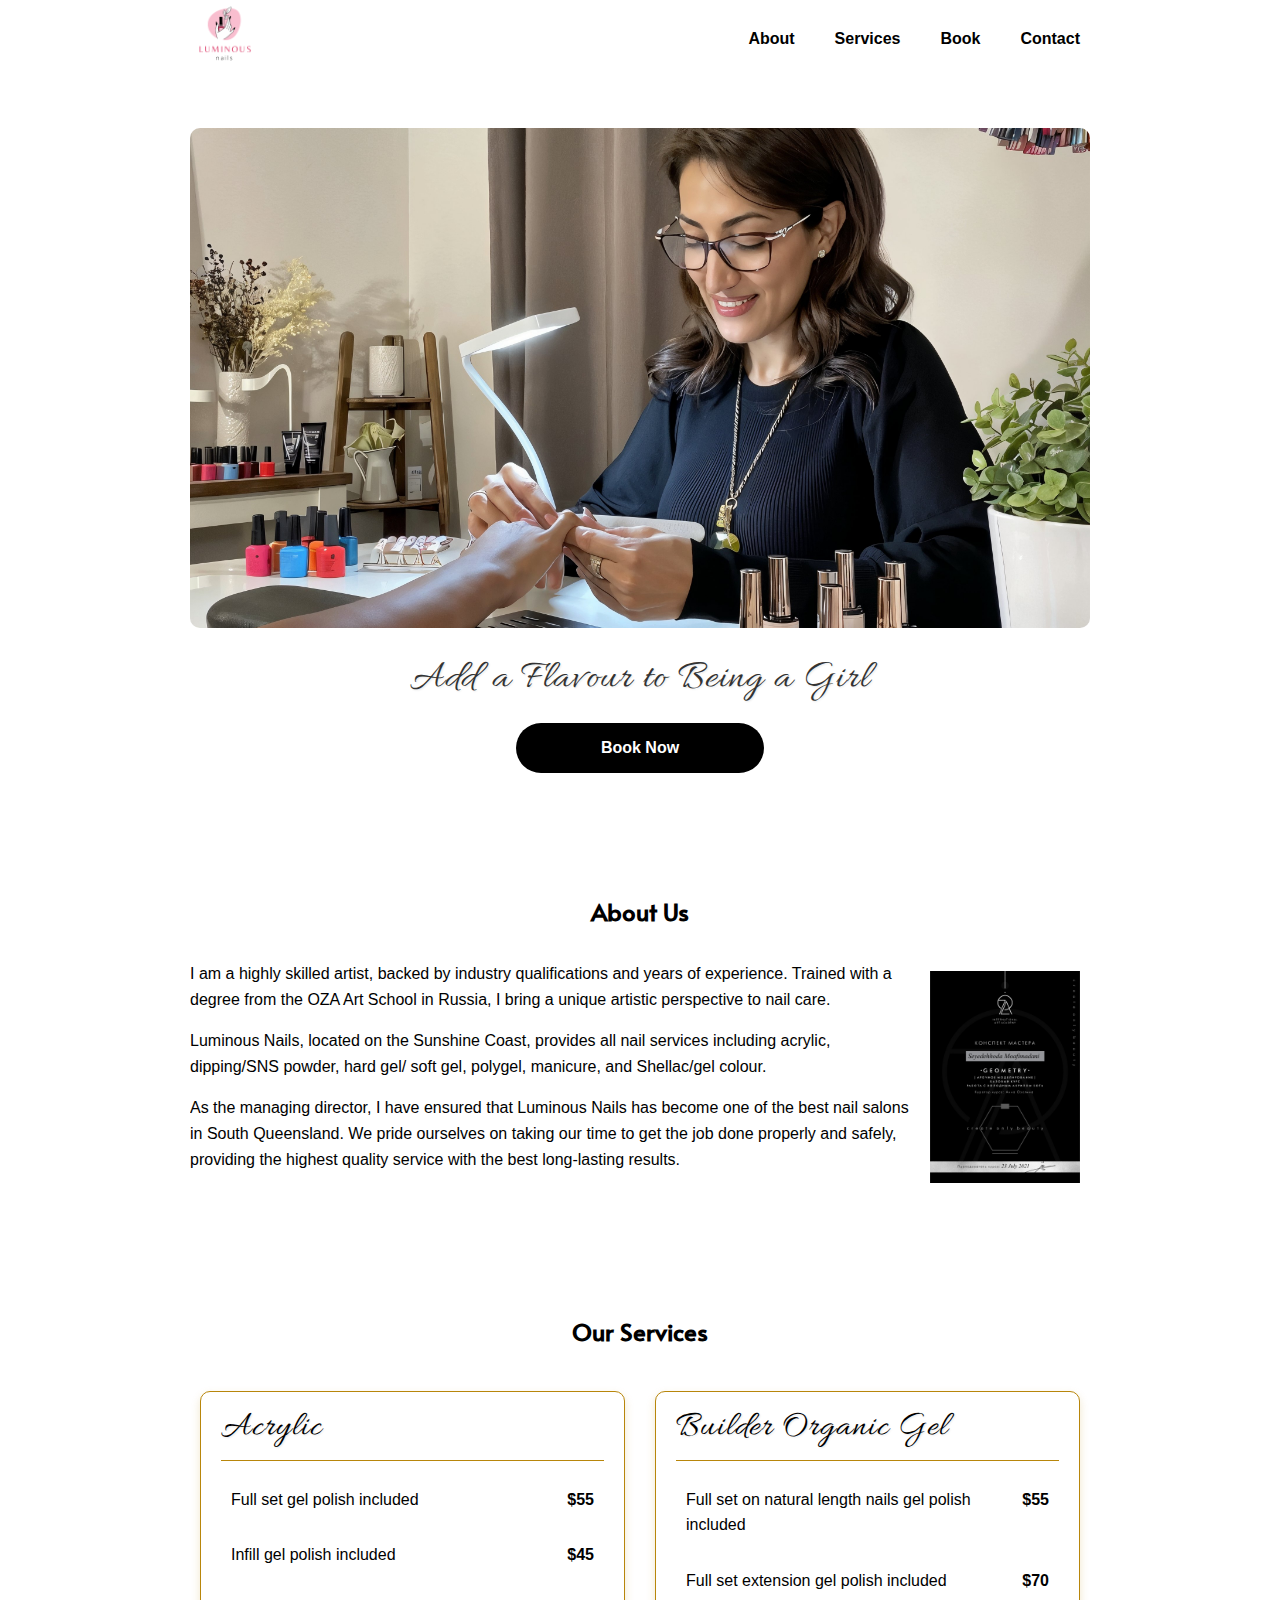
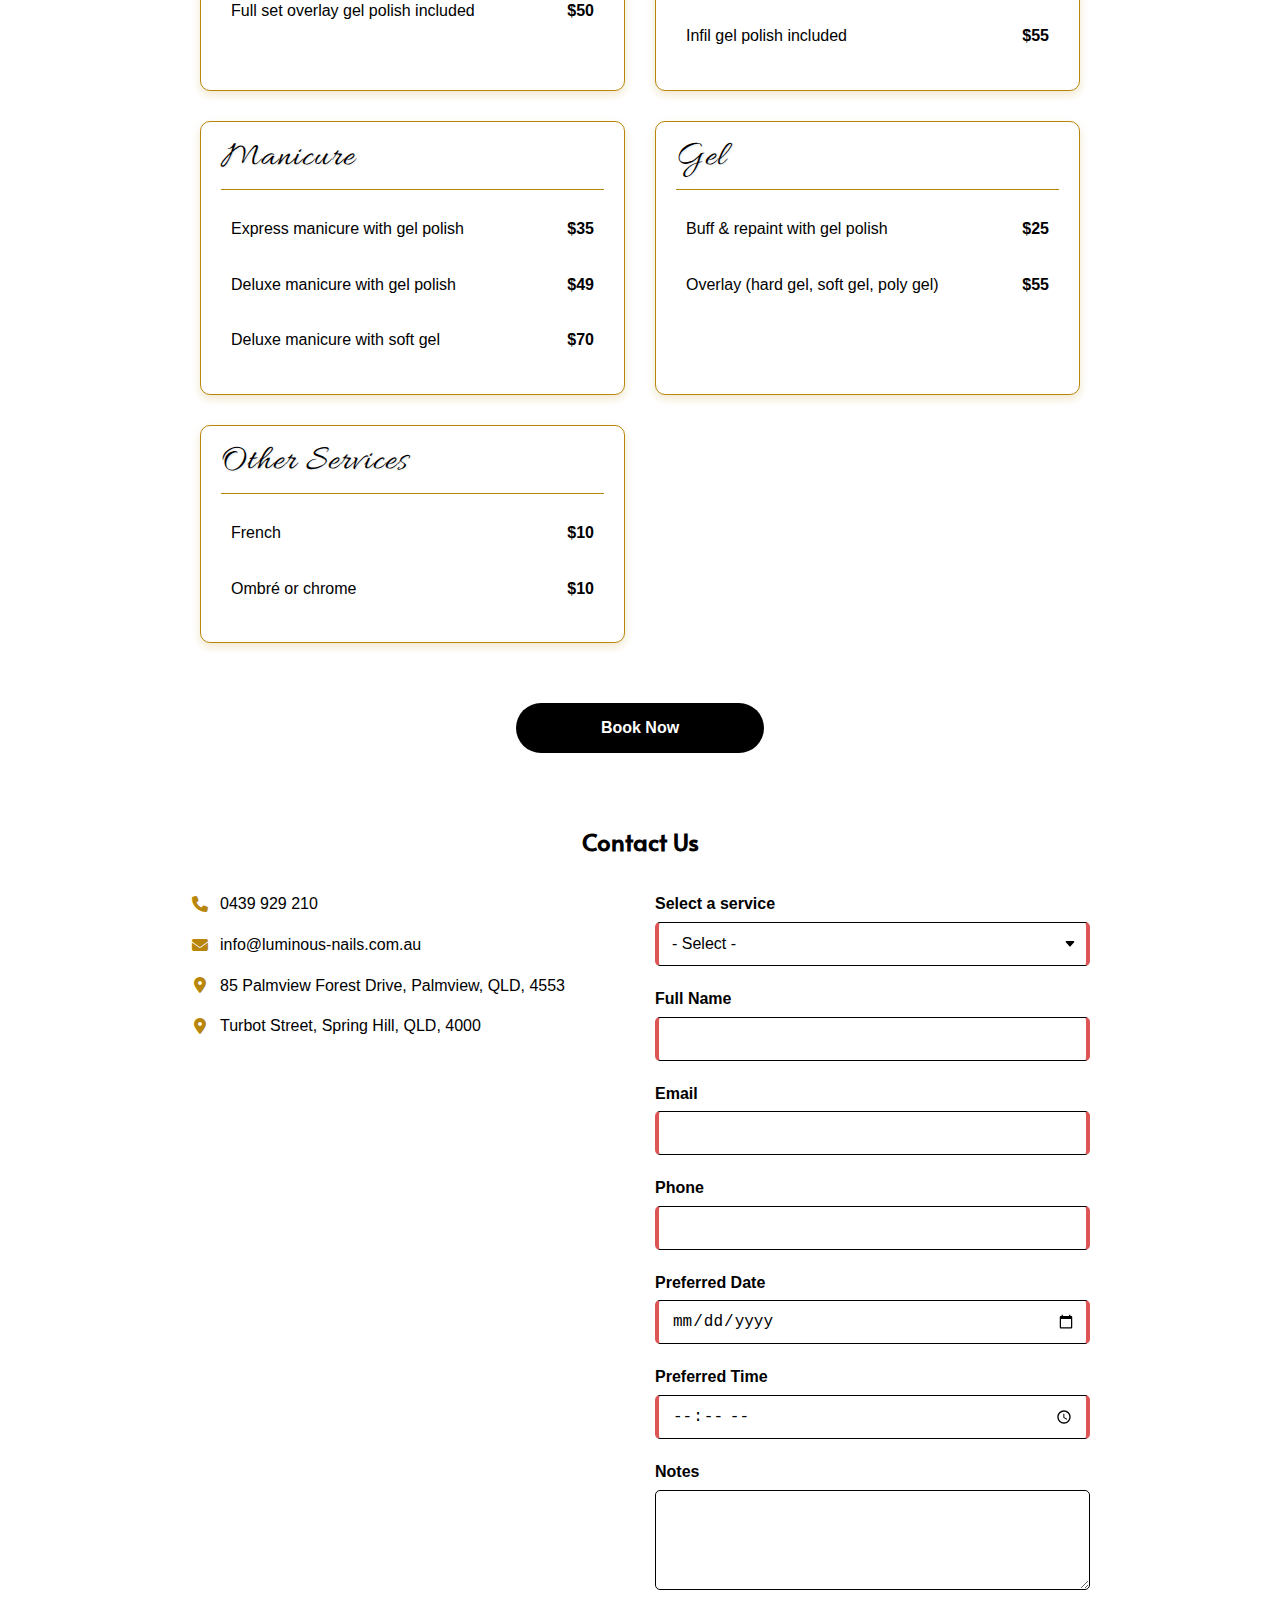
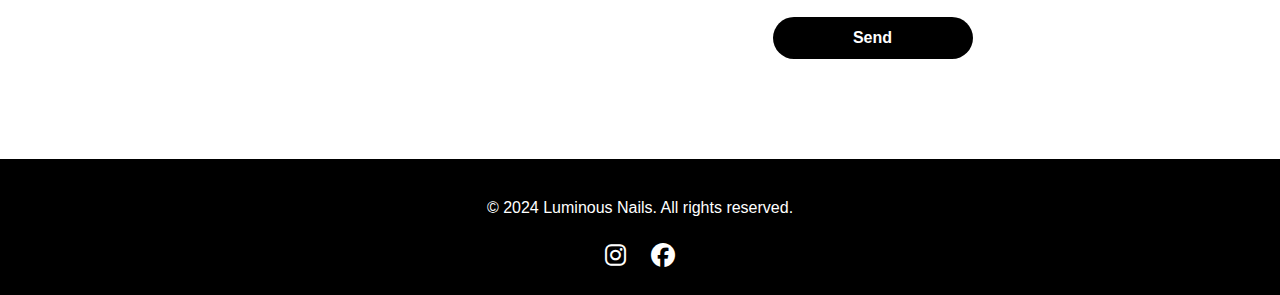
==== index.html @ 878ab525 "Add full-screen image functionality and update styles" ====
<!DOCTYPE html>
<html lang="en">
  <head>
    <meta charset="UTF-8" />
    <meta name="viewport" content="width=device-width, initial-scale=1.0" />
    <title>Luminous Nails</title>
    <link
      href="https://fonts.googleapis.com/css2?family=Alata&family=Allura&display=swap"
      rel="stylesheet"
    />
    <link
      rel="stylesheet"
      href="https://cdnjs.cloudflare.com/ajax/libs/font-awesome/6.1.1/css/all.min.css"
    />
    <link rel="stylesheet" href="styles.css" />
  </head>
  <body>
    <header>
      <div class="container">
        <div class="header-content">
          <a href="#" class="logo">
            <img
              src="images/luminous-nails-logo.png"
              alt="Luminous Nails"
              class="logo-image"
            />
          </a>
          <nav>
            <button
              class="mobile-menu-toggle"
              aria-expanded="false"
              aria-label="Toggle mobile menu"
            >
              <span></span>
              <span></span>
              <span></span>
            </button>
            <ul class="nav-menu">
              <li><a href="#about">About</a></li>
              <li><a href="#services">Services</a></li>
              <li><a href="#book">Book</a></li>
              <li><a href="#contact">Contact</a></li>
            </ul>
          </nav>
        </div>
      </div>
    </header>
    <section id="hero">
      <div class="container">
        <img
          src="images/luminous_nails_4x.jpg"
          alt="Luminous Nails"
          class="hero-image"
        />
        <h1>Add a Flavour to Being a Girl</h1>
        <a target="_top" class="submit-btn" href="https://squareup.com/appointments/book/7pratybxrow1ej/L1W666PMBKDXA/start" rel="nofollow">Book Now</a>
      </div>
    </section>

    <section id="about">
      <div class="container">
        <h2>About Us</h2>
        <img
          src="images/degree.jpg"
          alt="OZA Art School Degree"
          class="thumbnail-image"
          data-full="images/degree.jpg"
        />
        <p>
          I am a highly skilled artist, backed by industry qualifications and
          years of experience. Trained with a degree from the OZA Art School in
          Russia, I bring a unique artistic perspective to nail care.
        </p>
        <p>
          Luminous Nails, located on the Sunshine Coast, provides all nail
          services including acrylic, dipping/SNS powder, hard gel/ soft gel,
          polygel, manicure, and Shellac/gel colour.
        </p>
        <p>
          As the managing director, I have ensured that Luminous Nails has
          become one of the best nail salons in South Queensland. We pride
          ourselves on taking our time to get the job done properly and safely,
          providing the highest quality service with the best long-lasting
          results.
        </p>
      </div>
    </section>

    <section id="services">
      <div class="container">
        <h2>Our Services</h2>
        <div class="service-grid">
          <div class="service-category">
            <h3>Acrylic</h3>
            <ul class="service-list">
              <li class="service-item">
                <span class="service-name">Full set gel polish included</span>
                <span class="service-price">$55</span>
              </li>
              <li class="service-item">
                <span class="service-name">Infill gel polish included</span>
                <span class="service-price">$45</span>
              </li>
              <li class="service-item">
                <span class="service-name"
                  >Full set overlay gel polish included</span
                >
                <span class="service-price">$50</span>
              </li>
            </ul>
          </div>
          <div class="service-category">
            <h3>Builder Organic Gel</h3>
            <ul class="service-list">
              <li class="service-item">
                <span class="service-name"
                  >Full set on natural length nails gel polish included</span
                >
                <span class="service-price">$55</span>
              </li>
              <li class="service-item">
                <span class="service-name"
                  >Full set extension gel polish included</span
                >
                <span class="service-price">$70</span>
              </li>
              <li class="service-item">
                <span class="service-name">Infil gel polish included</span>
                <span class="service-price">$55</span>
              </li>
            </ul>
          </div>
          <div class="service-category">
            <h3>Manicure</h3>
            <ul class="service-list">
              <li class="service-item">
                <span class="service-name"
                  >Express manicure with gel polish</span
                >
                <span class="service-price">$35</span>
              </li>
              <li class="service-item">
                <span class="service-name"
                  >Deluxe manicure with gel polish</span
                >
                <span class="service-price">$49</span>
              </li>
              <li class="service-item">
                <span class="service-name">Deluxe manicure with soft gel</span>
                <span class="service-price">$70</span>
              </li>
            </ul>
          </div>
          <div class="service-category">
            <h3>Gel</h3>
            <ul class="service-list">
              <li class="service-item">
                <span class="service-name">Buff & repaint with gel polish</span>
                <span class="service-price">$25</span>
              </li>
              <li class="service-item">
                <span class="service-name"
                  >Overlay (hard gel, soft gel, poly gel)</span
                >
                <span class="service-price">$55</span>
              </li>
            </ul>
          </div>
          <div class="service-category">
            <h3>Other Services</h3>
            <ul class="service-list">
              <li class="service-item">
                <span class="service-name">French</span>
                <span class="service-price">$10</span>
              </li>
              <li class="service-item">
                <span class="service-name">Ombré or chrome</span>
                <span class="service-price">$10</span>
              </li>
            </ul>
          </div>
        </div>
      </div>
    </section>

    <div id="book" class="hero">
      <div class="container centered">
        <a target="_top" class="submit-btn" href="https://squareup.com/appointments/book/7pratybxrow1ej/L1W666PMBKDXA/start" rel="nofollow">Book Now</a>
      </div>
    </div>

    <div id="contact" class="section">
      <div class="container">
        <h2>Contact Us</h2>
        <div class="contact-container">
          <div class="contact-info-and-map">
            <div class="contact-info">
              <ul>
                <li>
                  <i class="fas fa-phone"></i>
                  <a href="tel:+61439929210">0439 929 210</a>
                </li>
                <li>
                  <i class="fas fa-envelope"></i>
                  <a
                    href="mailto:info@luminous-nails.com.au?subject=Booking request"
                    >info@luminous-nails.com.au</a
                  >
                </li>
                <li>
                  <i class="fas fa-map-marker-alt"></i>
                  <a
                    class="map-link"
                    data-address="85 Palmview Forest Drive, Palmview, QLD, 4553"
                    href="#"
                    >85 Palmview Forest Drive, Palmview, QLD, 4553</a
                  >
                </li>
                <li>
                  <i class="fas fa-map-marker-alt"></i>
                  <a
                    class="map-link"
                    data-address="Turbot Street, Spring Hill, QLD, 4000"
                    href="#"
                    >Turbot Street, Spring Hill, QLD, 4000</a
                  >
                </li>
              </ul>
            </div>
            <div class="map-container">
              <iframe
                src="https://www.google.com/maps/embed?pb=!1m18!1m12!1m3!1d10769.234833108465!2d153.03785045974269!3d-26.750823725913754!2m3!1f0!2f0!3f0!3m2!1i1024!2i768!4f13.1!3m3!1m2!1s0x6b9377f4cbe999a7%3A0x8746d9fa8e02533!2sLuminous%20Nails%20Sunshine%20Coast!5e0!3m2!1sen!2sau!4v1724069961704!5m2!1sen!2sau"
                allowfullscreen="true"
                loading="lazy"
                referrerpolicy="no-referrer-when-downgrade"
                title="Luminous Nails Location"
                aria-label="Luminous Nails Location Map"
              ></iframe>
            </div>
          </div>
          <form
            action="https://formspree.io/f/xkndaeya"
            method="POST"
            class="contact-form"
          >
            <div class="form-group">
              <label for="service">Select a service</label>
              <select id="service" name="Service" class="form-control" required>
                <option value="">- Select -</option>
                <!-- Options will be populated by JavaScript -->
              </select>
            </div>

            <div class="form-group">
              <label for="fullName">Full Name</label>
              <input
                type="text"
                id="fullName"
                name="Full Name"
                class="form-control"
                required
              />
            </div>

            <div class="form-group">
              <label for="email">Email</label>
              <input
                type="email"
                id="email"
                name="Email"
                class="form-control"
                required
              />
            </div>

            <div class="form-group">
              <label for="phone">Phone</label>
              <input
                type="tel"
                id="phone"
                name="Phone"
                class="form-control"
                required
              />
            </div>

            <div class="form-group">
              <label for="preferredDate">Preferred Date</label>
              <input
                type="date"
                id="preferredDate"
                name="Preferred Date"
                class="form-control"
                required
              />
            </div>

            <div class="form-group">
              <label for="preferredTime">Preferred Time</label>
              <input
                type="time"
                id="preferredTime"
                name="Preferred Time"
                class="form-control"
                required
                min="07:00"
                max="18:00"
              />
            </div>

            <div class="form-group">
              <label for="notes">Notes</label>
              <textarea id="notes" name="Notes" class="form-control"></textarea>
            </div>

            <div class="submit-wrapper">
              <button type="submit" class="submit-btn">Send</button>
            </div>
          </form>
        </div>
      </div>
    </div>

    <div id="fullScreenImage" class="full-screen-image">
      <img src="" alt="Full Screen Image" />
    </div>

    <footer>
      <div class="container">
        <p>&copy; 2024 Luminous Nails. All rights reserved.</p>
        <div class="social-links">
          <a href="https://www.instagram.com/luminous.nails/" target="_blank"
            ><i class="fab fa-instagram"></i
          ></a>
          <a
            href="https://www.facebook.com/Luminous-Nails-1047621128675893/"
            target="_blank"
            ><i class="fab fa-facebook"></i
          ></a>
        </div>
      </div>
    </footer>
  </body>
  <script src="script.js"></script>
</html>
---- styles.css ----
:root {
  --primary-color: #000000; /* Black */
  --secondary-color: #ffffff; /* White */
  --accent-color: #b8860b; /* Dark Gold */
  --text-color: #000000; /* Black */
  --background-color: #ffffff; /* White */
  --footer-bg-color: #000000; /* Black */
  --footer-text-color: #ffffff; /* White */
  --required-color: #dd5555; /* Red for required fields */
  --valid-color: #b8860b; /* Gold for filled fields */
  --heading-font: "Alata", sans-serif;
  --hero-font: "Allura", cursive;
  --hero-text-color: #333333;
  --box-shadow-color: rgba(184, 134, 11, 0.2); /* Subtle gold shadow */
  --box-shadow-light: 0 2px 5px var(--box-shadow-color);
  --box-shadow-medium: 0 4px 10px var(--box-shadow-color);
  --box-shadow-heavy: 0 6px 15px var(--box-shadow-color);
  --box-shadow: 0 0 0 2px var(--box-shadow-color); /* New variable for box shadow */
  --animation-speed: 0.15s;
}

body {
  font-family: "Arial", sans-serif;
  line-height: 1.6;
  color: var(--text-color);
  margin: 0;
  padding: 0;
  background-color: var(--background-color);
}

h1,
h2,
h3,
h4,
h5,
h6 {
  font-family: var(--heading-font);
  transition: color 0.3s ease;
}

h1:hover,
h2:hover,
h3:hover,
h4:hover,
h5:hover,
h6:hover {
  color: var(--accent-color);
}

.container {
  width: 90%;
  max-width: 900px;
  margin: 0 auto;
  overflow: hidden;
}

header {
  background-color: var(--background-color);
  color: var(--text-color);
  box-shadow: var(--box-shadow-light);
}

.header-content {
  display: flex;
  justify-content: space-between;
  align-items: center;
}

.logo-image {
  max-height: 70px;
  width: auto;
}

@media (max-width: 480px) {
  .logo-image {
    max-height: 50px;
  }
}

nav {
  display: flex;
  align-items: center;
}

.nav-menu {
  display: flex;
  list-style-type: none;
  margin: 0;
  padding: 0;
  transition: all var(--animation-speed) ease;
}

.nav-menu li {
  margin-left: 20px;
}

.nav-menu a {
  color: var(--text-color);
  text-decoration: none;
  font-weight: bold;
  transition: color var(--animation-speed) ease, background-color var(--animation-speed) ease;
  padding: 5px 10px;
  border-radius: 5px;
}

.nav-menu a:hover {
  color: var(--accent-color);
  background-color: var(--background-color);
}

.mobile-menu-toggle {
  display: none;
  background: none;
  border: none;
  cursor: pointer;
  padding: 10px;
  height: 44px;
  width: 44px; /* Added width to make it square */
  flex-direction: column;
  justify-content: center; /* Changed to center */
  align-items: center;
  position: relative; /* Added position relative */
}

.mobile-menu-toggle span {
  display: block;
  width: 25px;
  height: 2px;
  background-color: var(--text-color);
  transition: all var(--animation-speed) ease;
  position: absolute; /* Changed to absolute positioning */
}

.mobile-menu-toggle span:nth-child(1) {
  transform: translateY(-8px);
}

.mobile-menu-toggle span:nth-child(3) {
  transform: translateY(8px);
}

/* Updated styles for the "X" animation */
.mobile-menu-toggle.active span:nth-child(1) {
  transform: rotate(45deg);
}

.mobile-menu-toggle.active span:nth-child(2) {
  opacity: 0;
}

.mobile-menu-toggle.active span:nth-child(3) {
  transform: rotate(-45deg);
}

@media (max-width: 768px) {
  .mobile-menu-toggle {
    display: flex;
    z-index: 1001; /* Ensure the toggle is above the menu */
  }

  .nav-menu {
    display: flex; /* Always use flex layout */
    position: fixed; /* Change to fixed positioning */
    top: 0;
    left: 0;
    right: 0;
    bottom: 0; /* Full-screen menu */
    background-color: var(--background-color);
    flex-direction: column;
    justify-content: center; /* Center menu items vertically */
    align-items: center; /* Center menu items horizontally */
    padding: 20px;
    box-shadow: var(--box-shadow-medium);
    z-index: 1000;
    opacity: 0;
    visibility: hidden;
    transition: opacity var(--animation-speed) ease, visibility var(--animation-speed) ease;
    overflow-y: auto; /* Allow scrolling if needed */
  }

  .nav-menu.active {
    opacity: 1;
    visibility: visible;
  }

  .nav-menu li {
    margin: 20px 0; /* Increase vertical spacing between items */
    width: 100%; /* Full width for touch targets */
    text-align: center;
  }

  .nav-menu a {
    display: block;
    padding: 15px; /* Larger touch target */
    font-size: 1.2em; /* Slightly larger font for better readability */
  }
}

@media (min-width: 769px) {
  .nav-menu {
    display: flex !important;
    opacity: 1 !important;
    visibility: visible !important;
    position: static; /* Reset position for desktop */
    flex-direction: row; /* Horizontal layout for desktop */
    justify-content: flex-end; /* Align to the right for desktop */
    padding: 0;
  }

  .nav-menu li {
    margin: 0 0 0 20px; /* Reset margin for desktop */
    width: auto; /* Auto width for desktop */
  }

  .nav-menu a {
    padding: 5px 10px; /* Reset padding for desktop */
    font-size: 1em; /* Reset font size for desktop */
  }
}

.hero-image {
  width: 100%;
  max-height: 500px;
  object-fit: cover;
  border-radius: 10px;
}

#hero {
  text-align: center;
  padding: 50px 0;
  background-color: var(--background-color);
}

#hero h1 {
  font-family: var(--hero-font);
  color: var(--hero-text-color);
  font-size: 2.5em;
  font-weight: 400;
  margin: 20px 0;
  text-shadow: 1px 1px 2px rgba(0, 0, 0, 0.1);
  transition: color var(--animation-speed) ease;
  letter-spacing: 1px;
  line-height: 1.2;
}

#hero h1:hover {
  color: var(--accent-color);
}

.btn,
.ff-btn-submit {
  display: inline-block;
  background-color: var(--text-color);
  color: var(--background-color);
  text-decoration: none;
  border: none;
  border-radius: 25px;
  transition: all var(--animation-speed) ease;
  font-weight: bold;
  cursor: pointer;
  text-align: center;
}

.btn {
  padding: 15px 30px;
  font-size: 1.2em;
}

.ff-btn-submit {
  padding: 12px 24px;
  font-size: 1em;
  width: 200px;
}

.btn:hover,
.ff-btn-submit:hover {
  background-color: var(--accent-color);
  transform: translateY(-2px);
  box-shadow: var(--box-shadow);
}

section {
  padding: 50px 0;
}

h2 {
  color: var(--primary-color);
  text-align: center;
  margin-bottom: 30px;
}

.degree-image {
  max-width: 100%;
  height: auto;
  margin: 20px 0;
  border: 5px solid white;
  box-shadow: var(--box-shadow-medium);
  border-radius: 10px;
}

#services {
  padding: 50px 0; /* Remove horizontal padding */
}

.service-grid {
  display: grid;
  grid-template-columns: repeat(auto-fit, minmax(300px, 1fr));
  gap: 30px;
  max-width: 920px; /* Increased from 900px to allow for shadows */
  margin: 0 auto;
  padding: 10px; /* Add padding to the grid instead of the section */
}

.service-category {
  background-color: var(--background-color);
  padding: 15px 20px;
  border-radius: 10px;
  box-shadow: var(--box-shadow-medium);
  transition: box-shadow var(--animation-speed) ease;
  border: 1px solid var(--accent-color);
}

.service-category:hover {
  box-shadow: var(--box-shadow-heavy);
}

@media (min-width: 768px) {
  .service-grid {
    grid-template-columns: repeat(2, 1fr);
  }
}

.service-category {
  background-color: var(--background-color);
  padding: 15px 20px;
  border-radius: 10px;
  box-shadow: var(--box-shadow-medium);
  transition: box-shadow var(--animation-speed) ease;
  border: 1px solid var(--accent-color);
}

.service-category:hover {
  box-shadow: var(--box-shadow-heavy);
}

.service-category h3 {
  font-family: var(--hero-font);
  color: var(--text-color);
  font-size: 2.2em;
  font-weight: 400;
  margin-top: 0;
  margin-bottom: 15px;
  padding-bottom: 10px;
  border-bottom: 1px solid var(--accent-color);
  text-shadow: 1px 1px 2px rgba(0, 0, 0, 0.1);
  transition: color var(--animation-speed) ease;
  letter-spacing: 1px;
  line-height: 1.2;
}

.service-category h3:hover {
  color: var(--accent-color);
}

.service-category:hover h3 {
  color: var(--accent-color);
}

.service-list {
  list-style-type: none;
  padding: 0;
}

.service-item {
  display: flex;
  justify-content: space-between;
  margin-bottom: 10px;
  padding: 10px;
  background-color: var(--secondary-color);
  border-radius: 5px;
  transition: background-color var(--animation-speed) ease;
}

.service-item:hover {
  background-color: var(--secondary-color);
}

.service-name {
  flex-grow: 1;
}

.service-price {
  font-weight: bold;
  color: var(--text-color);
}

#reviews {
  padding: 50px 10px; /* Reduced horizontal padding */
}

.reviews {
  display: grid;
  grid-template-columns: repeat(auto-fit, minmax(300px, 1fr));
  gap: 30px;
  padding: 5px; /* Reduced padding around the grid */
  padding-bottom: 10px; /* Reduced extra padding at the bottom */
}

.review {
  background-color: var(--background-color);
  padding: 20px;
  border-radius: 10px;
  box-shadow: var(--box-shadow-medium);
  transition: box-shadow var(--animation-speed) ease;
  border: 1px solid var(--accent-color);
  margin-bottom: 5px; /* Reduced margin at the bottom */
}

.review:hover {
  box-shadow: var(--box-shadow-heavy);
}

.review-header {
  display: flex;
  align-items: center;
  margin-bottom: 10px;
}

.review-avatar {
  width: 50px;
  height: 50px;
  border-radius: 50%;
  margin-right: 15px;
}

.review-author {
  font-weight: bold;
  color: var(--text-color);
}

.review-content {
  margin-top: 10px;
}

.review-rating {
  color: gold;
  font-size: 1.2em;
}

.review-link {
  display: inline-block;
  margin-top: 10px;
  color: var(--text-color);
  text-decoration: none;
}

.review-link:hover {
  text-decoration: underline;
}

#contact {
  padding: 50px 0;
}

.contact-container {
  display: flex;
  flex-wrap: wrap;
  justify-content: space-between;
  gap: 30px;
}

.contact-info-and-map {
  flex: 1;
  min-width: 300px;
  display: flex;
  flex-direction: column;
}

.contact-info {
  margin-bottom: 20px;
}

.contact-info ul {
  list-style-type: none;
  padding: 0;
  margin: 0;
}

.contact-info li {
  display: flex;
  align-items: center;
  margin-bottom: 15px;
}

.contact-info i {
  margin-right: 10px;
  color: var(--accent-color);
  width: 20px;
  text-align: center;
}

.contact-info a {
  color: var(--text-color);
  text-decoration: none;
  transition: color var(--animation-speed) ease;
}

.contact-info a:hover {
  color: var(--accent-color);
}

.map-container {
  flex: 1;
  min-height: 300px;
}

.map-container iframe {
  width: 100%;
  height: 100%;
  border: none;
  border-radius: 10px;
}

.contact-form {
  flex: 1;
  min-width: 300px;
}

.contact-form {
  max-width: 600px;
  margin: 0 auto;
}

.contact-form .form-group {
  margin-bottom: 20px;
}

.contact-form label {
  display: block;
  margin-bottom: 5px;
  font-weight: bold;
}

.contact-form .required {
  color: var(--required-color);
  margin-left: 4px;
  margin-right: 4px;
}

.contact-form .form-control {
  width: 100%;
  padding: 10px;
  border: 1px solid var(--text-color);
  border-radius: 5px;
  font-size: 16px;
  box-sizing: border-box;
  height: 44px;
  background-color: var(--background-color);
  color: var(--text-color);
  transition: border-color var(--animation-speed) ease, box-shadow var(--animation-speed) ease;
}

.contact-form select.form-control {
  appearance: none;
  -webkit-appearance: none;
  -moz-appearance: none;
  background-image: url("data:image/svg+xml,%3Csvg xmlns='http://www.w3.org/2000/svg' width='12' height='12' fill='%23000000' viewBox='0 0 16 16'%3E%3Cpath d='M7.247 11.14L2.451 5.658C1.885 5.013 2.345 4 3.204 4h9.592a1 1 0 0 1 .753 1.659l-4.796 5.48a1 1 0 0 1-1.506 0z'/%3E%3C/svg%3E");
  background-repeat: no-repeat;
  background-position: right 10px center;
  padding-right: 30px;
}

.contact-form select.form-control option {
  padding: 5px;
}

.contact-form select.form-control option:disabled {
  font-weight: bold;
  background-color: #f0f0f0;
  color: var(--text-color);
}

.contact-form select.form-control option:not(:disabled) {
  padding-left: 20px; /* Add indentation for service options */
}

.contact-form .form-control:hover,
.contact-form .form-control:focus {
  border-color: var(--accent-color);
  outline: none;
  box-shadow: var(--box-shadow);
}

.contact-form .form-control:required,
.contact-form select.form-control[required] {
  border-left: 4px solid var(--required-color);
  border-right: 4px solid var(--required-color);
  padding-left: 13px;
  transition: border-left-color var(--animation-speed) ease;
}

.contact-form .form-control:required:valid,
.contact-form select.form-control[required]:valid {
  border-left-color: var(--valid-color);
  border-right-color: var(--valid-color);
}

.contact-form textarea.form-control {
  height: auto;
  min-height: 100px;
  resize: vertical;
}

.contact-form .submit-wrapper {
  text-align: center;
}

.contact-form .submit-btn, .submit-btn {
  display: inline-block;
  background-color: var(--text-color);
  color: var(--background-color);
  text-decoration: none;
  border: none;
  border-radius: 25px;
  transition: all var(--animation-speed) ease;
  font-weight: bold;
  cursor: pointer;
  text-align: center;
  padding: 12px 24px;
  font-size: 1em;
  width: 200px;
}

.contact-form .submit-btn:hover {
  background-color: var(--accent-color);
  transform: translateY(-2px);
  box-shadow: var(--box-shadow);
}

@media (max-width: 768px) {
  .contact-form .form-control,
  .contact-form select.form-control {
    max-width: 100%;
  }
}

footer {
  background-color: var(--footer-bg-color);
  color: var(--footer-text-color);
  text-align: center;
  padding: 20px 0;
  margin-top: 50px;
}

.social-links a {
  color: var(--footer-text-color);
  margin: 0 10px;
  font-size: 1.5em;
  transition: color var(--animation-speed) ease;
}

.social-links a:hover {
  color: var(--accent-color);
}

.thumbnail-image {
  width: 150px;
  float: right;
  margin: 10px;
  cursor: zoom-in;
}

.full-screen-image {
  display: none;
  position: fixed;
  top: 0;
  left: 0;
  width: 100%;
  height: 100%;
  background: rgba(0, 0, 0, 0.8);
  justify-content: center;
  align-items: center;
  z-index: 1000;
  cursor: zoom-out;
}

.full-screen-image img {
  max-width: 90%;
  max-height: 90%;
  box-shadow: 0 0 10px rgba(0, 0, 0, 0.5);
}

.centered {
  display: flex;
  justify-content: center;
  align-items: center;
}
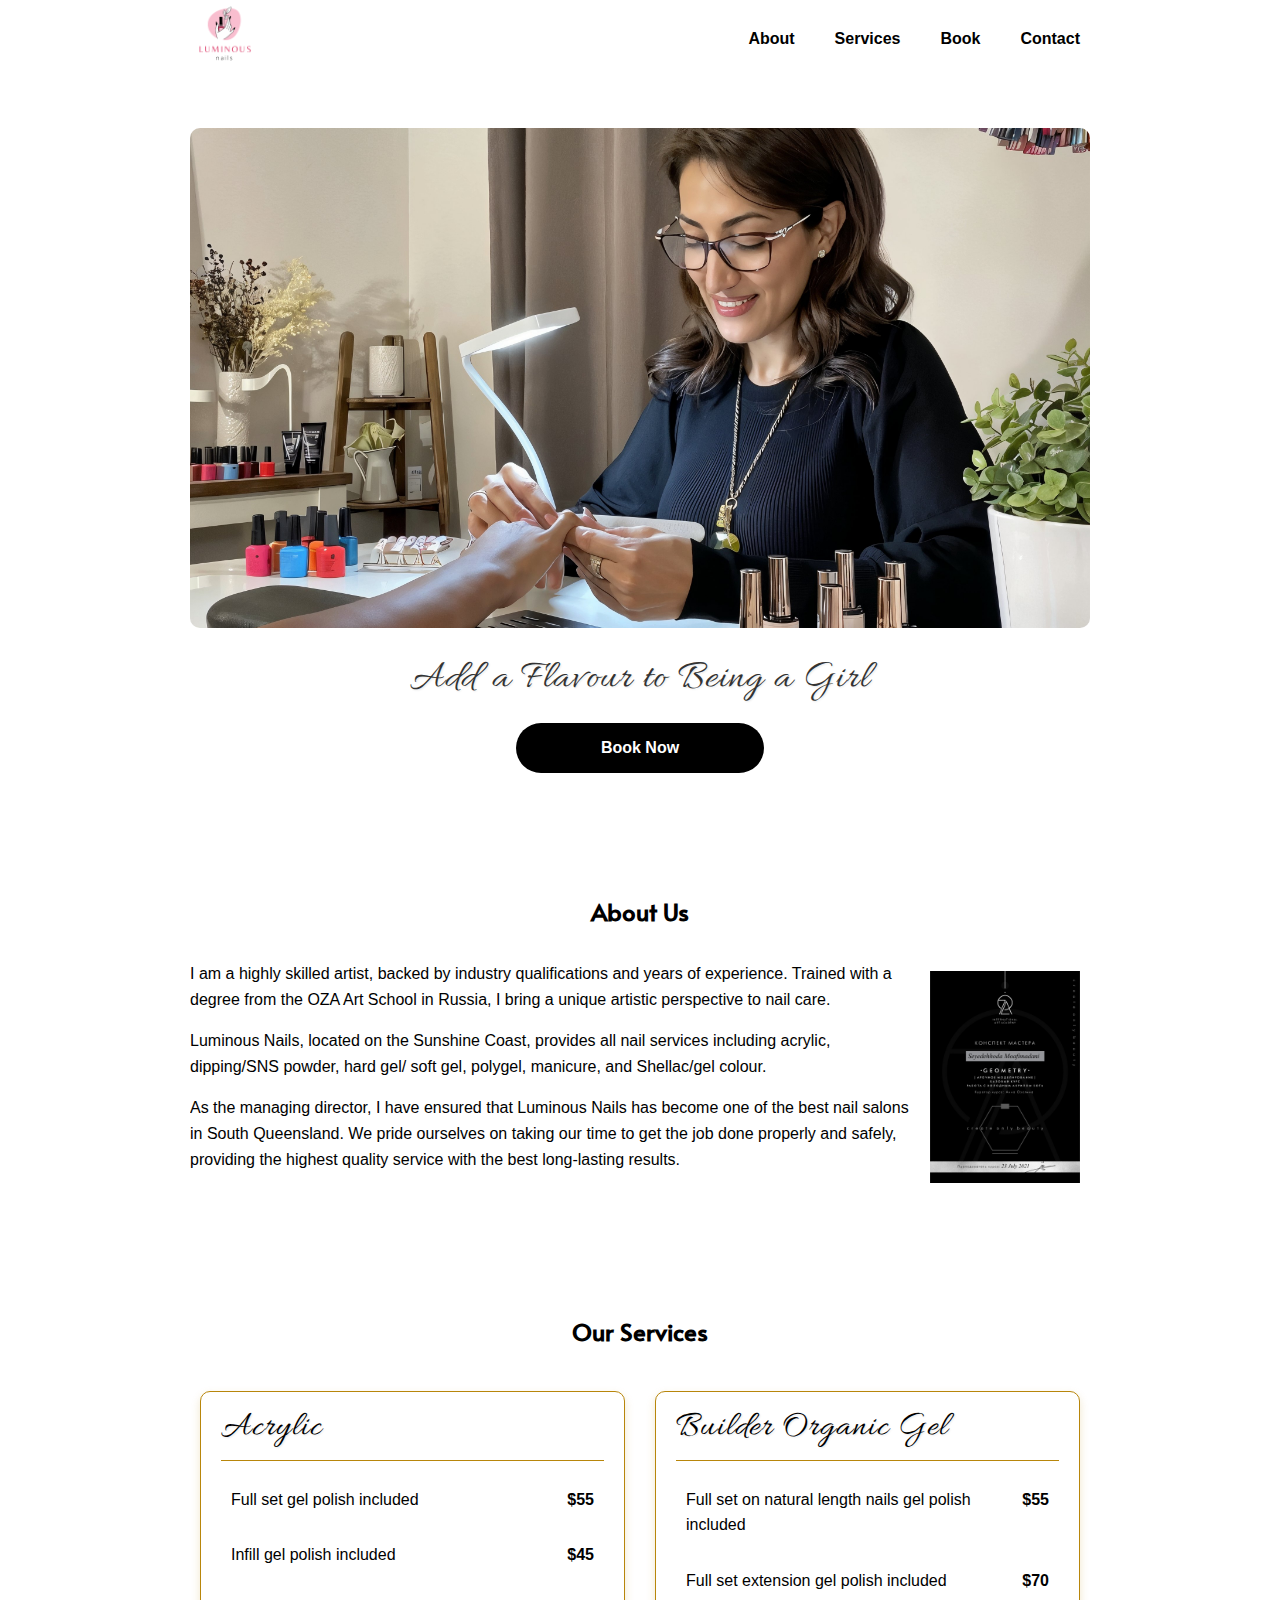
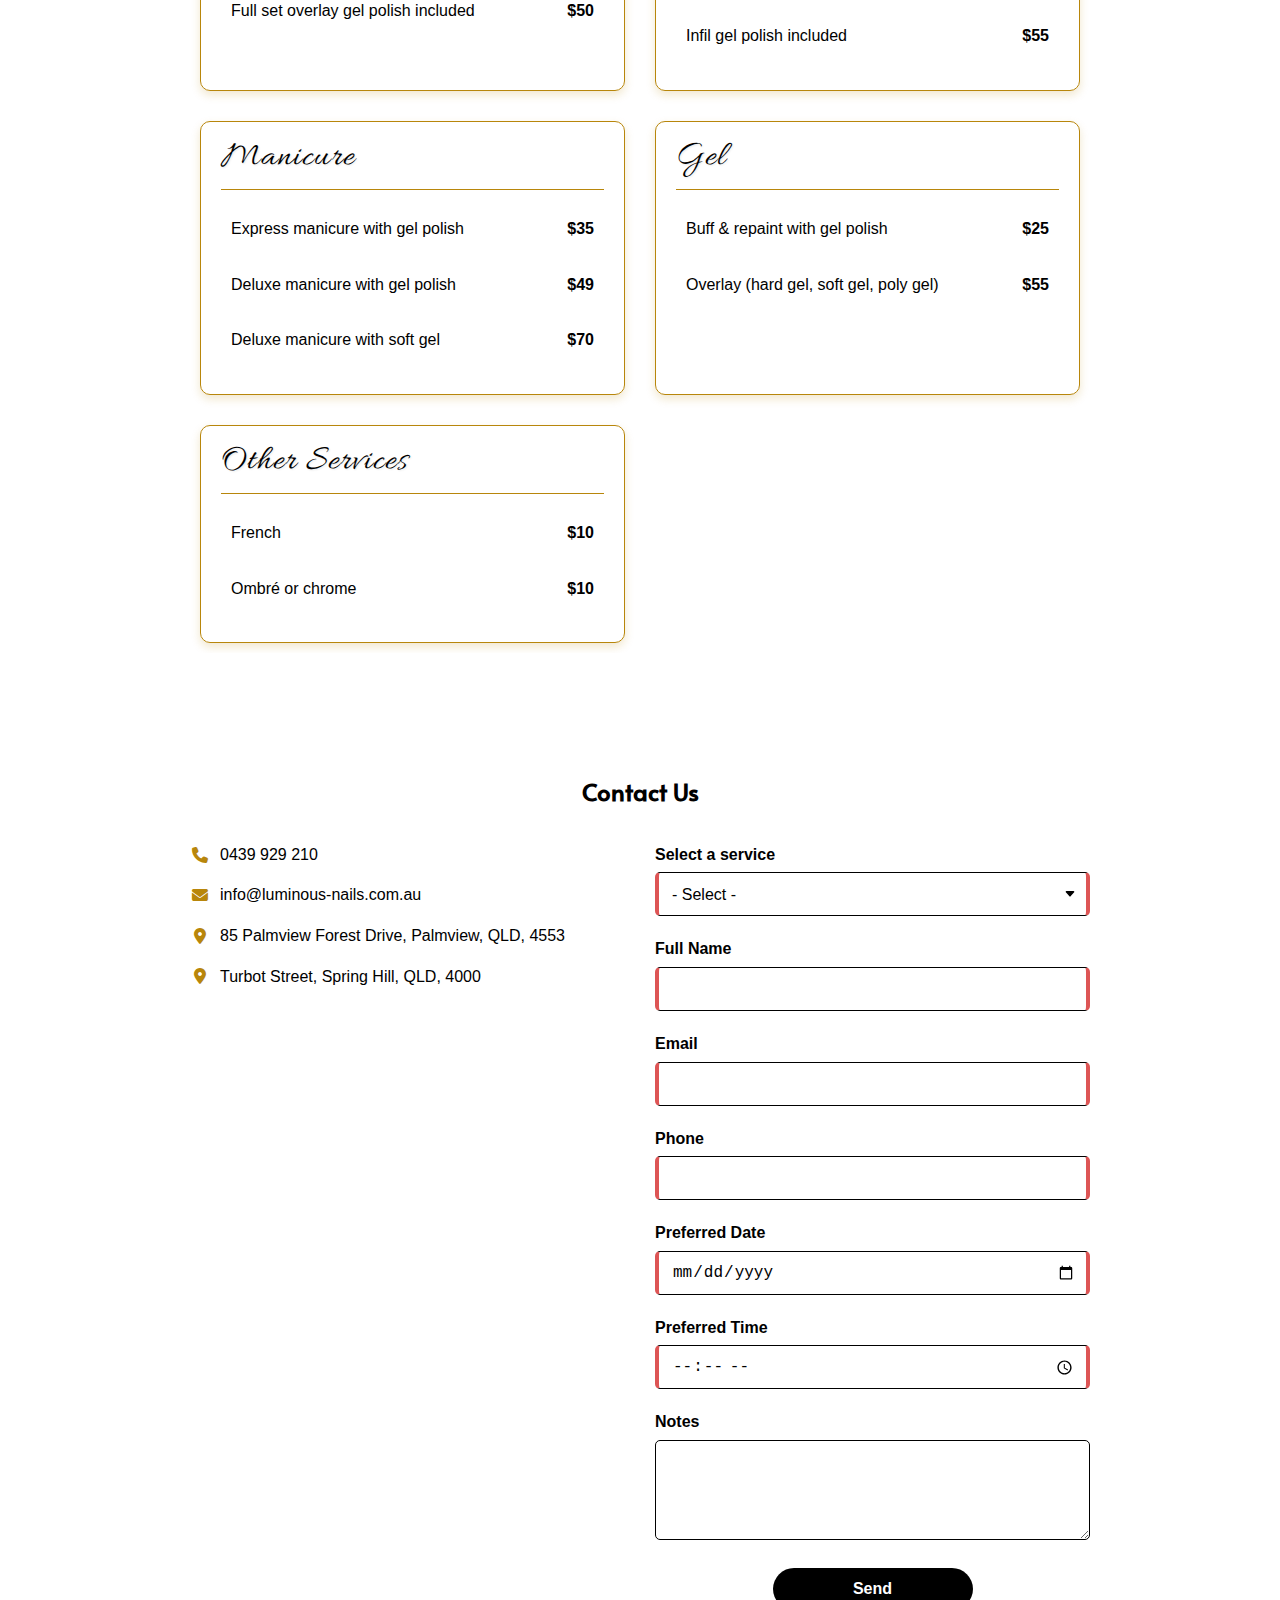
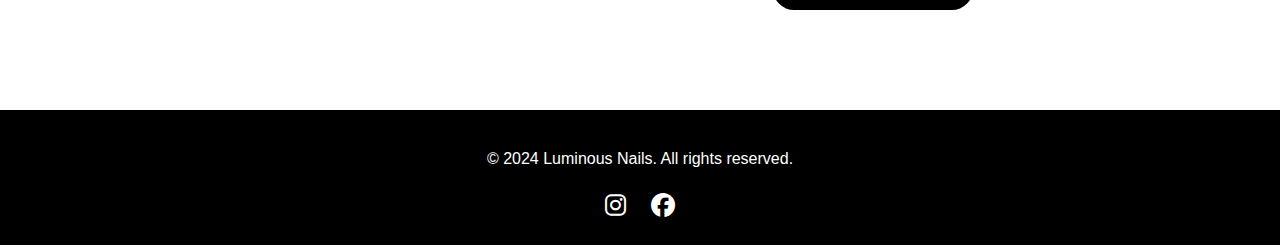
==== commit a9cd937e: "Removed the Square booking button, reverted to "Contact Us"" ====
--- a/index.html
+++ b/index.html
@@ -38,7 +38,7 @@
             <ul class="nav-menu">
               <li><a href="#about">About</a></li>
               <li><a href="#services">Services</a></li>
-              <li><a href="#book">Book</a></li>
+              <li><a href="#contact">Book</a></li>
               <li><a href="#contact">Contact</a></li>
             </ul>
           </nav>
@@ -53,7 +53,7 @@
           class="hero-image"
         />
         <h1>Add a Flavour to Being a Girl</h1>
-        <a target="_top" class="submit-btn" href="https://squareup.com/appointments/book/7pratybxrow1ej/L1W666PMBKDXA/start" rel="nofollow">Book Now</a>
+        <a target="_top" class="submit-btn" href="#contact">Book Now</a>
       </div>
     </section>
 
@@ -182,12 +182,6 @@
         </div>
       </div>
     </section>
-
-    <div id="book" class="hero">
-      <div class="container centered">
-        <a target="_top" class="submit-btn" href="https://squareup.com/appointments/book/7pratybxrow1ej/L1W666PMBKDXA/start" rel="nofollow">Book Now</a>
-      </div>
-    </div>
 
     <div id="contact" class="section">
       <div class="container">
--- a/styles.css
+++ b/styles.css
@@ -19,6 +19,23 @@
   --animation-speed: 0.15s;
 }
 
+@media (prefers-color-scheme: dark) {
+  :root {
+    --primary-color: #ffffff; /* White */
+    --secondary-color: #000000; /* Black */
+    --accent-color: #b8860b; /* Dark Gold */
+    --text-color: #ffffff; /* White */
+    --background-color: #1a1a1a; /* Dark Grey */
+    --footer-bg-color: #000000; /* Black */
+    --footer-text-color: #ffffff; /* White */
+    --required-color: #ff5555; /* Bright Red for required fields */
+    --valid-color: #b8860b; /* Dark Gold for filled fields */
+    --hero-text-color: #cccccc; /* Light Gray */
+    --service-background-color: #000000;
+    --box-shadow-color: rgba(184, 134, 11, 0.2); /* Subtle dark gold shadow */
+  }
+}
+
 body {
   font-family: "Arial", sans-serif;
   line-height: 1.6;
@@ -299,29 +316,16 @@
 }
 
 #services {
-  padding: 50px 0; /* Remove horizontal padding */
+  padding: 50px 0;
 }
 
 .service-grid {
   display: grid;
   grid-template-columns: repeat(auto-fit, minmax(300px, 1fr));
   gap: 30px;
-  max-width: 920px; /* Increased from 900px to allow for shadows */
+  max-width: 920px;
   margin: 0 auto;
-  padding: 10px; /* Add padding to the grid instead of the section */
-}
-
-.service-category {
-  background-color: var(--background-color);
-  padding: 15px 20px;
-  border-radius: 10px;
-  box-shadow: var(--box-shadow-medium);
-  transition: box-shadow var(--animation-speed) ease;
-  border: 1px solid var(--accent-color);
-}
-
-.service-category:hover {
-  box-shadow: var(--box-shadow-heavy);
+  padding: 10px;
 }
 
 @media (min-width: 768px) {
@@ -331,7 +335,7 @@
 }
 
 .service-category {
-  background-color: var(--background-color);
+  background-color: var(--service-background-color);
   padding: 15px 20px;
   border-radius: 10px;
   box-shadow: var(--box-shadow-medium);
@@ -581,7 +585,7 @@
 }
 
 .contact-form select.form-control option:not(:disabled) {
-  padding-left: 20px; /* Add indentation for service options */
+  padding-left: 20px;
 }
 
 .contact-form .form-control:hover,
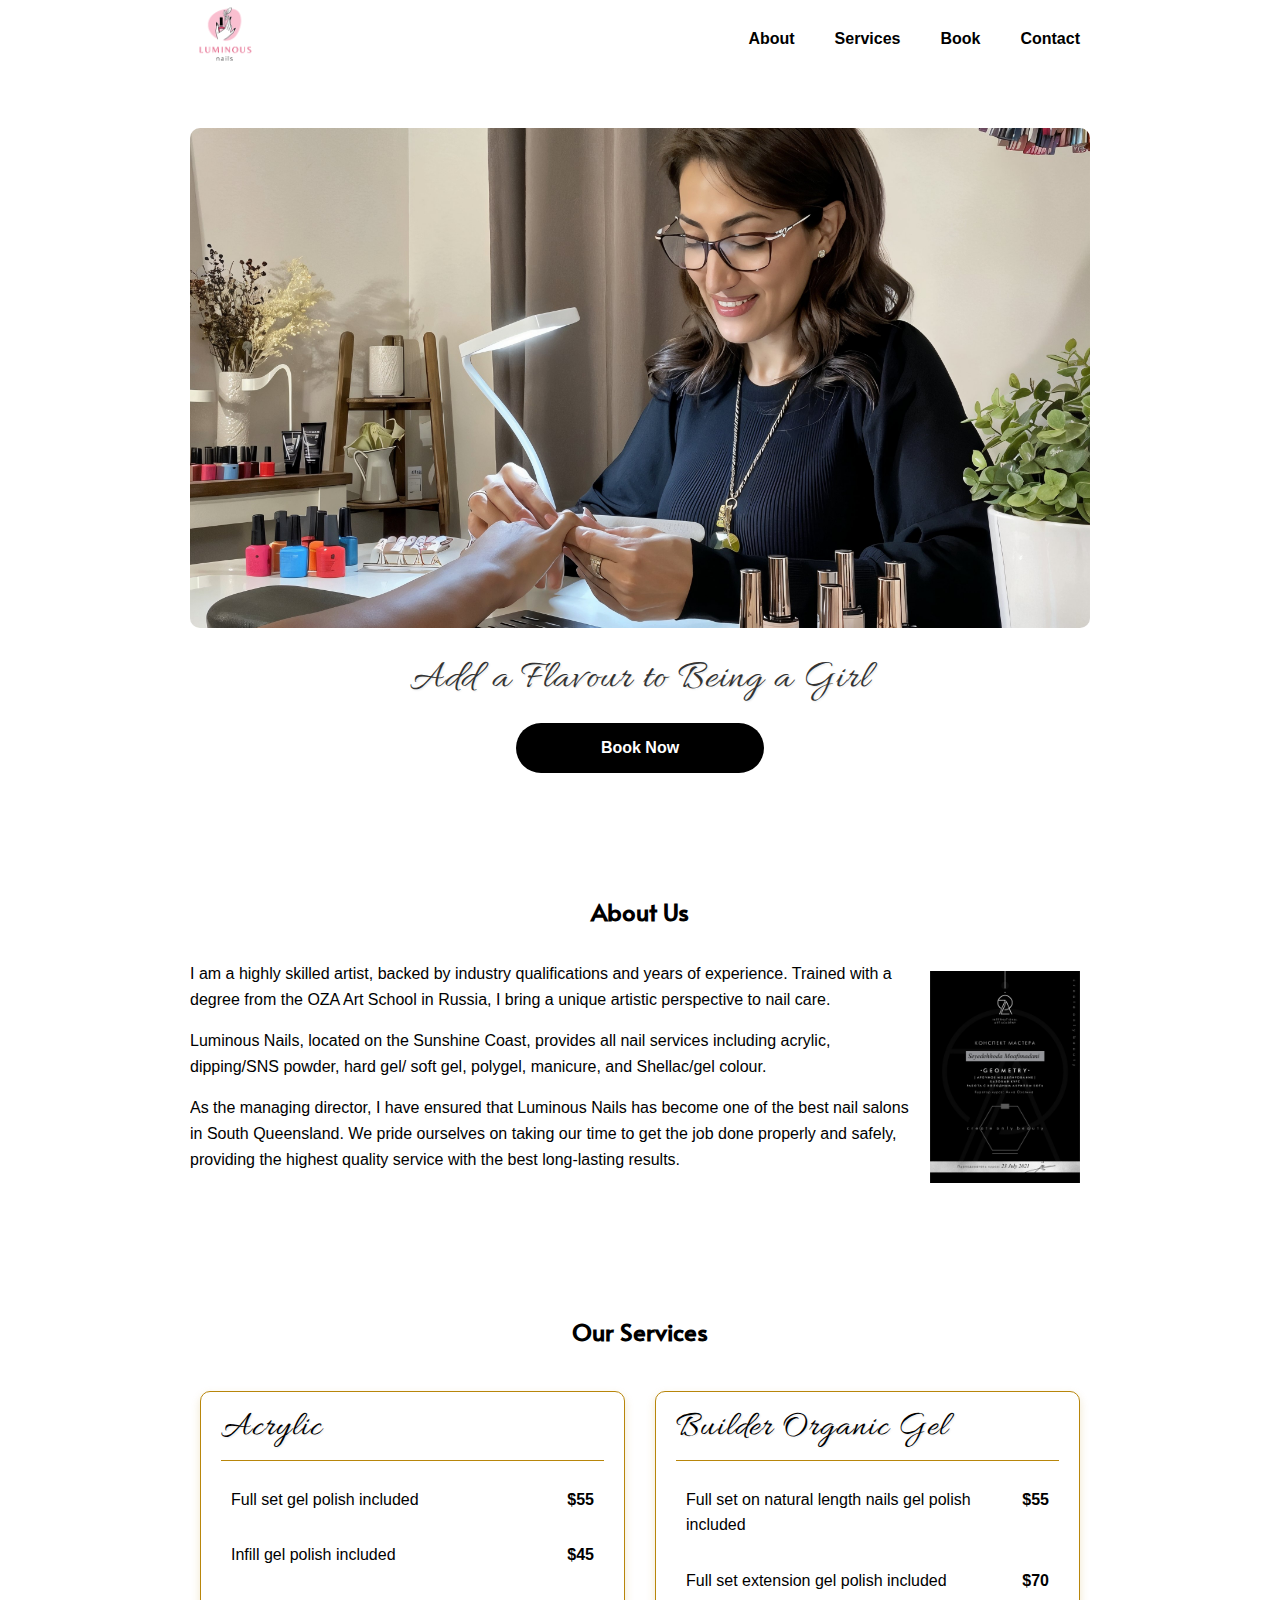
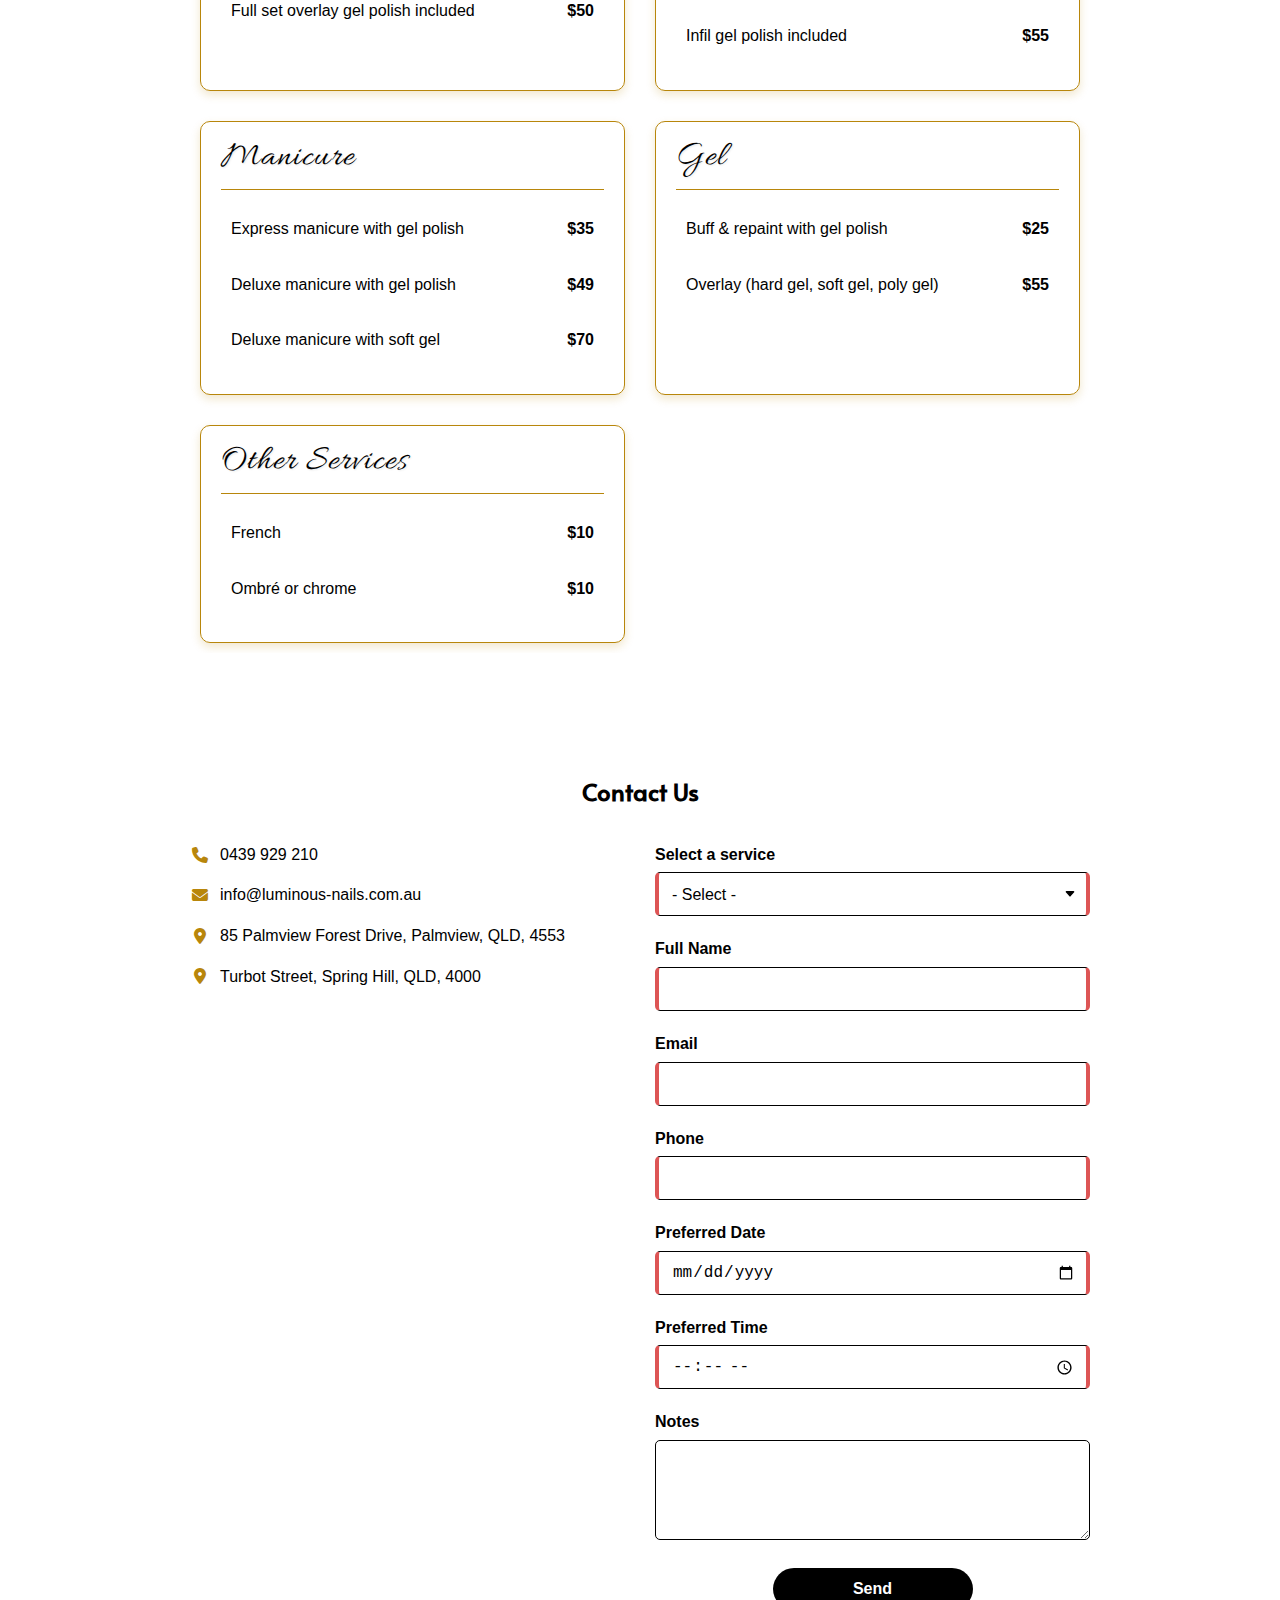
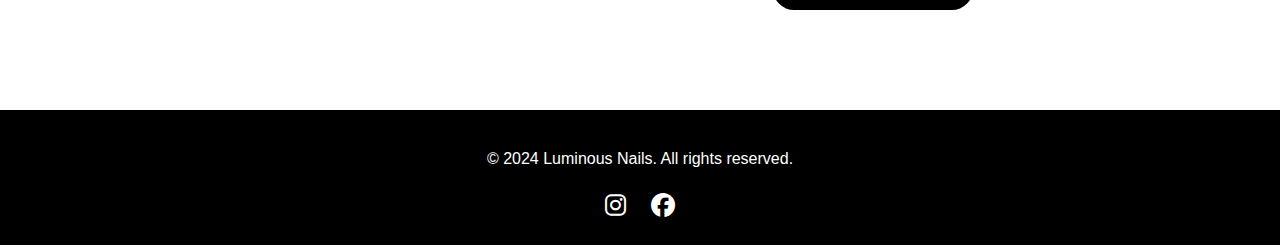
==== commit 382a6484: "Update logo for light and dark modes; adjust logo image handling in CSS; gold buttons when hovering." ====
--- a/index.html
+++ b/index.html
@@ -20,7 +20,7 @@
         <div class="header-content">
           <a href="#" class="logo">
             <img
-              src="images/luminous-nails-logo.png"
+              src="images/logo-light.png"
               alt="Luminous Nails"
               class="logo-image"
             />
--- a/styles.css
+++ b/styles.css
@@ -17,6 +17,8 @@
   --box-shadow-heavy: 0 6px 15px var(--box-shadow-color);
   --box-shadow: 0 0 0 2px var(--box-shadow-color); /* New variable for box shadow */
   --animation-speed: 0.15s;
+  --logo-image: url("images/logo-light.png");
+  --logo-image-2x: url("images/logo-light@2x.png");
 }
 
 @media (prefers-color-scheme: dark) {
@@ -33,6 +35,8 @@
     --hero-text-color: #cccccc; /* Light Gray */
     --service-background-color: #000000;
     --box-shadow-color: rgba(184, 134, 11, 0.2); /* Subtle dark gold shadow */
+    --logo-image: url("images/logo-dark.png");
+    --logo-image-2x: url("images/logo-dark@2x.png");
   }
 }
 
@@ -86,11 +90,12 @@
 .logo-image {
   max-height: 70px;
   width: auto;
-}
-
-@media (max-width: 480px) {
+  content: var(--logo-image);
+}
+
+@media (-webkit-min-device-pixel-ratio: 2), (min-resolution: 192dpi) {
   .logo-image {
-    max-height: 50px;
+    content: var(--logo-image-2x);
   }
 }
 
@@ -619,7 +624,7 @@
   text-align: center;
 }
 
-.contact-form .submit-btn, .submit-btn {
+.submit-btn {
   display: inline-block;
   background-color: var(--text-color);
   color: var(--background-color);
@@ -635,7 +640,7 @@
   width: 200px;
 }
 
-.contact-form .submit-btn:hover {
+.submit-btn:hover {
   background-color: var(--accent-color);
   transform: translateY(-2px);
   box-shadow: var(--box-shadow);
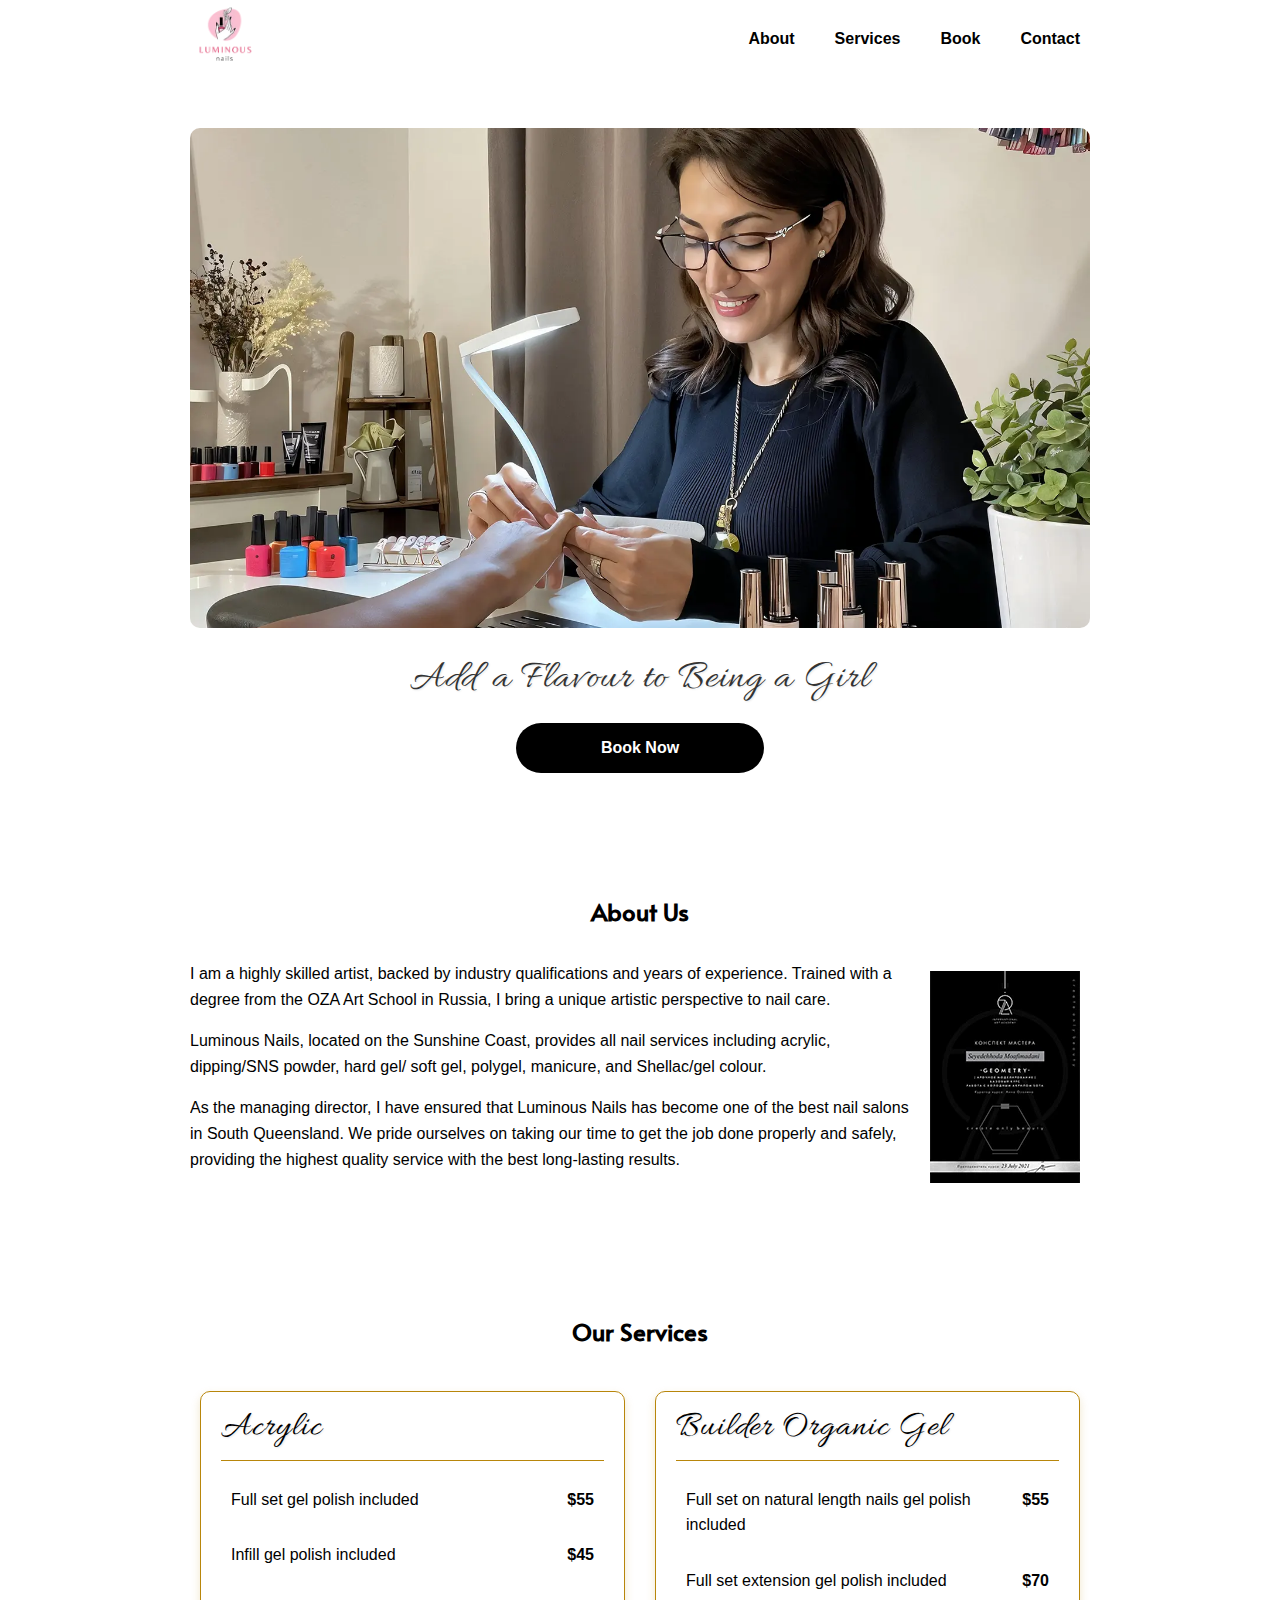
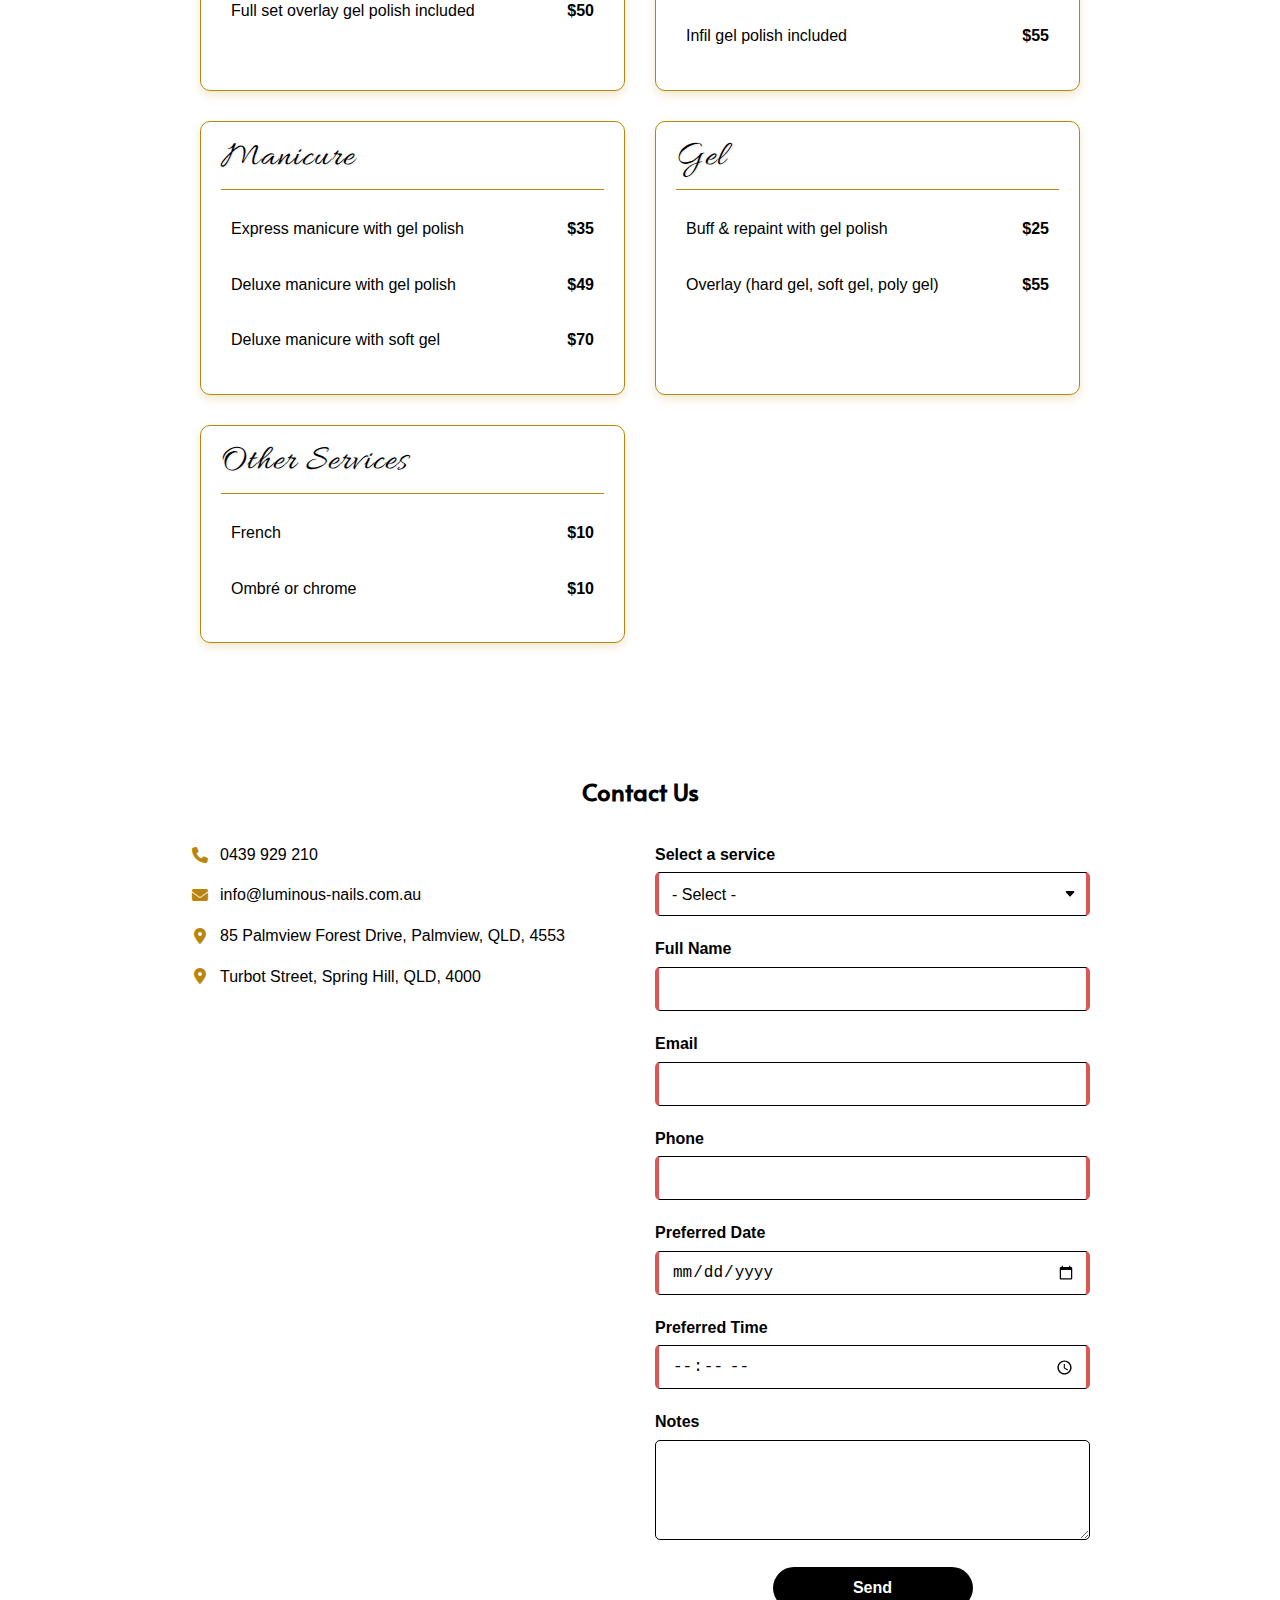
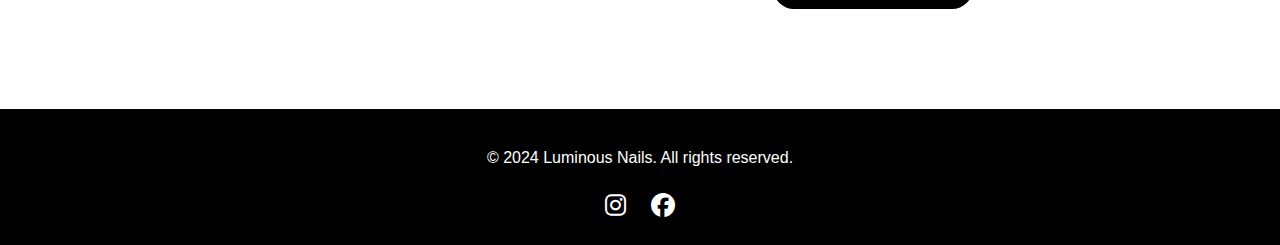
==== commit 60c7e84a: "Update image formats to WebP; adjust logo and thumbnail handling in CSS" ====
--- a/index.html
+++ b/index.html
@@ -20,7 +20,7 @@
         <div class="header-content">
           <a href="#" class="logo">
             <img
-              src="images/logo-light.png"
+              src="images/logo-light.webp"
               alt="Luminous Nails"
               class="logo-image"
             />
@@ -48,12 +48,12 @@
     <section id="hero">
       <div class="container">
         <img
-          src="images/luminous_nails_4x.jpg"
+          src="images/luminous_nails_2x.webp"
           alt="Luminous Nails"
           class="hero-image"
         />
         <h1>Add a Flavour to Being a Girl</h1>
-        <a target="_top" class="submit-btn" href="#contact">Book Now</a>
+        <a target="_top" class="btn" href="#contact">Book Now</a>
       </div>
     </section>
 
@@ -61,10 +61,10 @@
       <div class="container">
         <h2>About Us</h2>
         <img
-          src="images/degree.jpg"
+          src="images/degree-thumbnail.jpg"
           alt="OZA Art School Degree"
           class="thumbnail-image"
-          data-full="images/degree.jpg"
+          data-full="images/degree.webp"
         />
         <p>
           I am a highly skilled artist, backed by industry qualifications and
@@ -308,7 +308,7 @@
             </div>
 
             <div class="submit-wrapper">
-              <button type="submit" class="submit-btn">Send</button>
+              <button type="submit" class="btn">Send</button>
             </div>
           </form>
         </div>
--- a/styles.css
+++ b/styles.css
@@ -17,8 +17,10 @@
   --box-shadow-heavy: 0 6px 15px var(--box-shadow-color);
   --box-shadow: 0 0 0 2px var(--box-shadow-color); /* New variable for box shadow */
   --animation-speed: 0.15s;
-  --logo-image: url("images/logo-light.png");
-  --logo-image-2x: url("images/logo-light@2x.png");
+  --logo-image: url("images/logo-light.webp");
+  --logo-image-2x: url("images/logo-light@2x.webp");
+  --degree-thumbnail: url("images/degree-thumbnail.webp");
+  --degree-thumbnail-2x: url("images/degree-thumbnail@2x.webp");
 }
 
 @media (prefers-color-scheme: dark) {
@@ -35,8 +37,8 @@
     --hero-text-color: #cccccc; /* Light Gray */
     --service-background-color: #000000;
     --box-shadow-color: rgba(184, 134, 11, 0.2); /* Subtle dark gold shadow */
-    --logo-image: url("images/logo-dark.png");
-    --logo-image-2x: url("images/logo-dark@2x.png");
+    --logo-image: url("images/logo-dark.webp");
+    --logo-image-2x: url("images/logo-dark@2x.webp");
   }
 }
 
@@ -120,7 +122,8 @@
   color: var(--text-color);
   text-decoration: none;
   font-weight: bold;
-  transition: color var(--animation-speed) ease, background-color var(--animation-speed) ease;
+  transition: color var(--animation-speed) ease,
+    background-color var(--animation-speed) ease;
   padding: 5px 10px;
   border-radius: 5px;
 }
@@ -196,7 +199,8 @@
     z-index: 1000;
     opacity: 0;
     visibility: hidden;
-    transition: opacity var(--animation-speed) ease, visibility var(--animation-speed) ease;
+    transition: opacity var(--animation-speed) ease,
+      visibility var(--animation-speed) ease;
     overflow-y: auto; /* Allow scrolling if needed */
   }
 
@@ -566,7 +570,8 @@
   height: 44px;
   background-color: var(--background-color);
   color: var(--text-color);
-  transition: border-color var(--animation-speed) ease, box-shadow var(--animation-speed) ease;
+  transition: border-color var(--animation-speed) ease,
+    box-shadow var(--animation-speed) ease;
 }
 
 .contact-form select.form-control {
@@ -608,14 +613,12 @@
   transition: border-left-color var(--animation-speed) ease;
 }
 
-.contact-form .form-control:required:valid,
-.contact-form select.form-control[required]:valid {
+.contact-form .form-control:required:valid {
   border-left-color: var(--valid-color);
   border-right-color: var(--valid-color);
 }
 
 .contact-form textarea.form-control {
-  height: auto;
   min-height: 100px;
   resize: vertical;
 }
@@ -624,7 +627,7 @@
   text-align: center;
 }
 
-.submit-btn {
+.btn {
   display: inline-block;
   background-color: var(--text-color);
   color: var(--background-color);
@@ -640,9 +643,8 @@
   width: 200px;
 }
 
-.submit-btn:hover {
+.btn:hover {
   background-color: var(--accent-color);
-  transform: translateY(-2px);
   box-shadow: var(--box-shadow);
 }
 
@@ -677,6 +679,13 @@
   float: right;
   margin: 10px;
   cursor: zoom-in;
+  content: var(--degree-thumbnail);
+}
+
+@media (-webkit-min-device-pixel-ratio: 2), (min-resolution: 192dpi) {
+  .thumbnail-image {
+    content: var(--degree-thumbnail-2x);
+  }
 }
 
 .full-screen-image {
@@ -703,4 +712,4 @@
   display: flex;
   justify-content: center;
   align-items: center;
-}+}
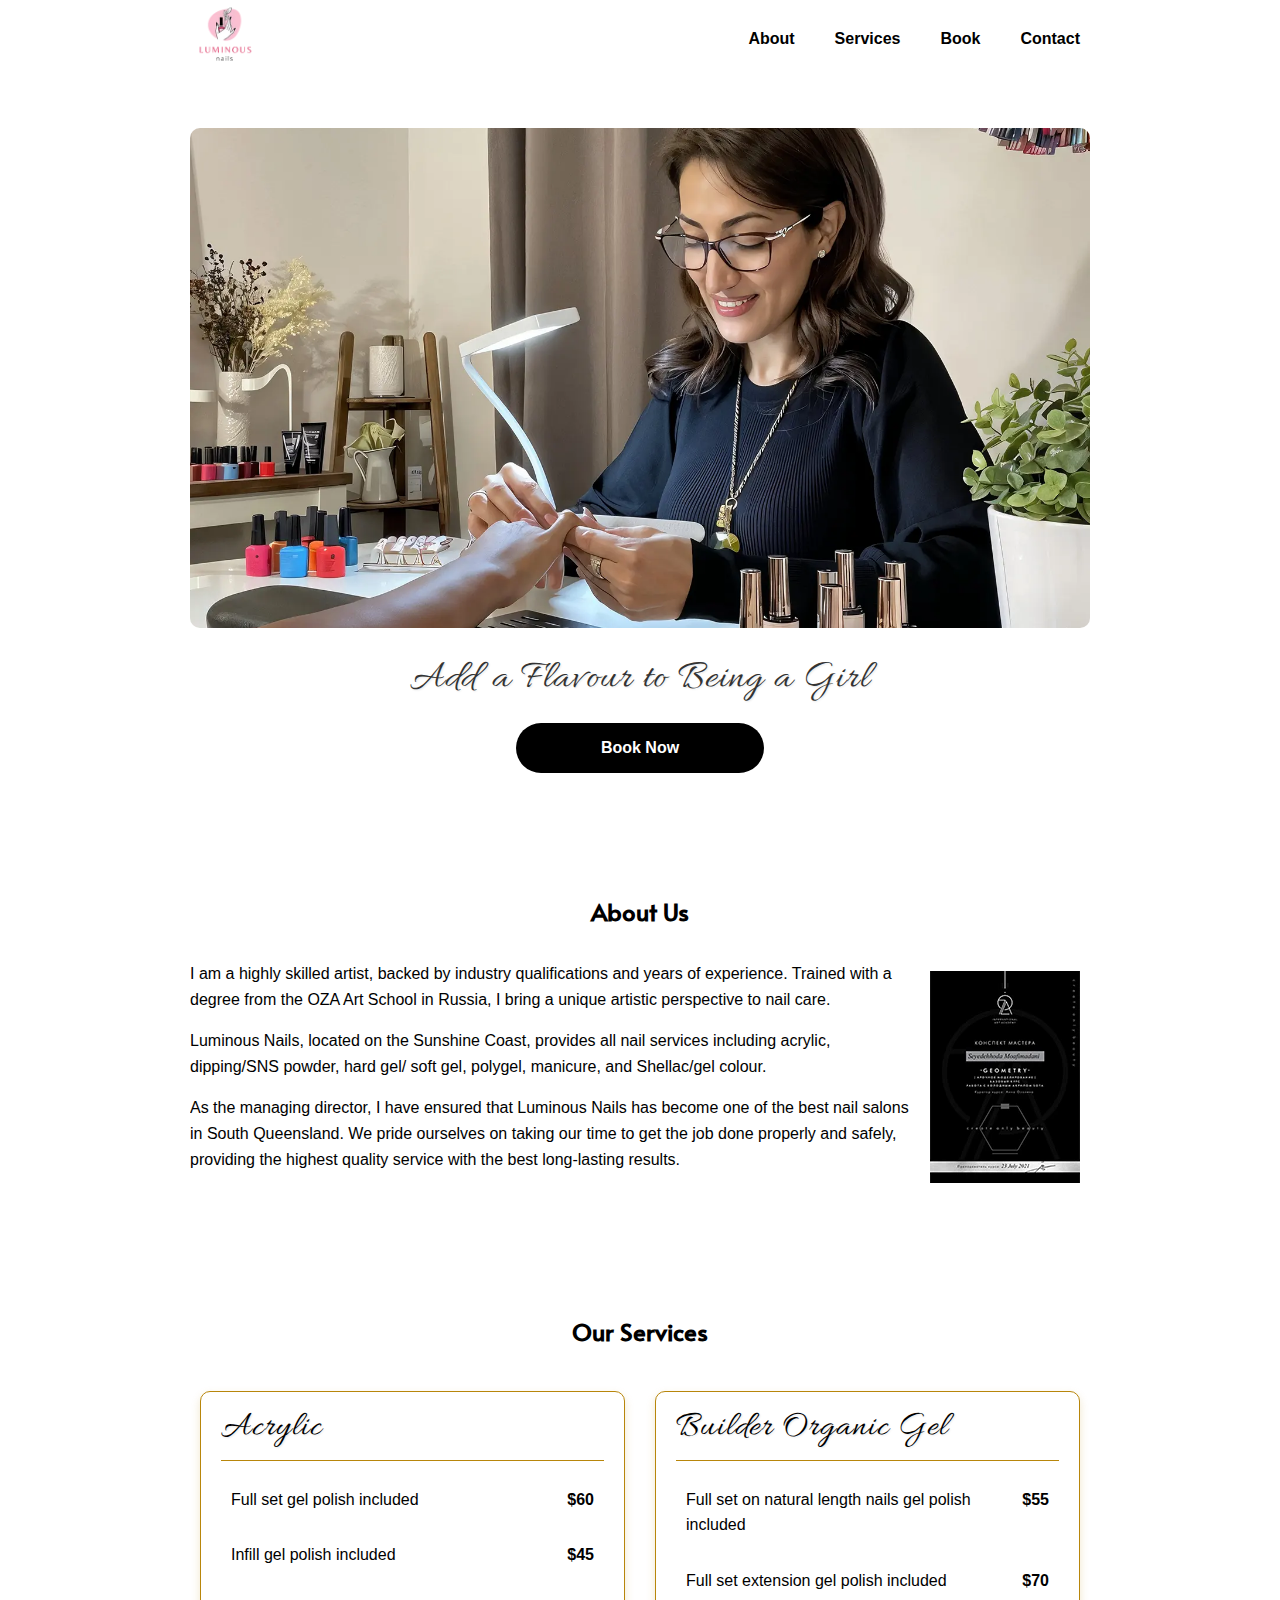
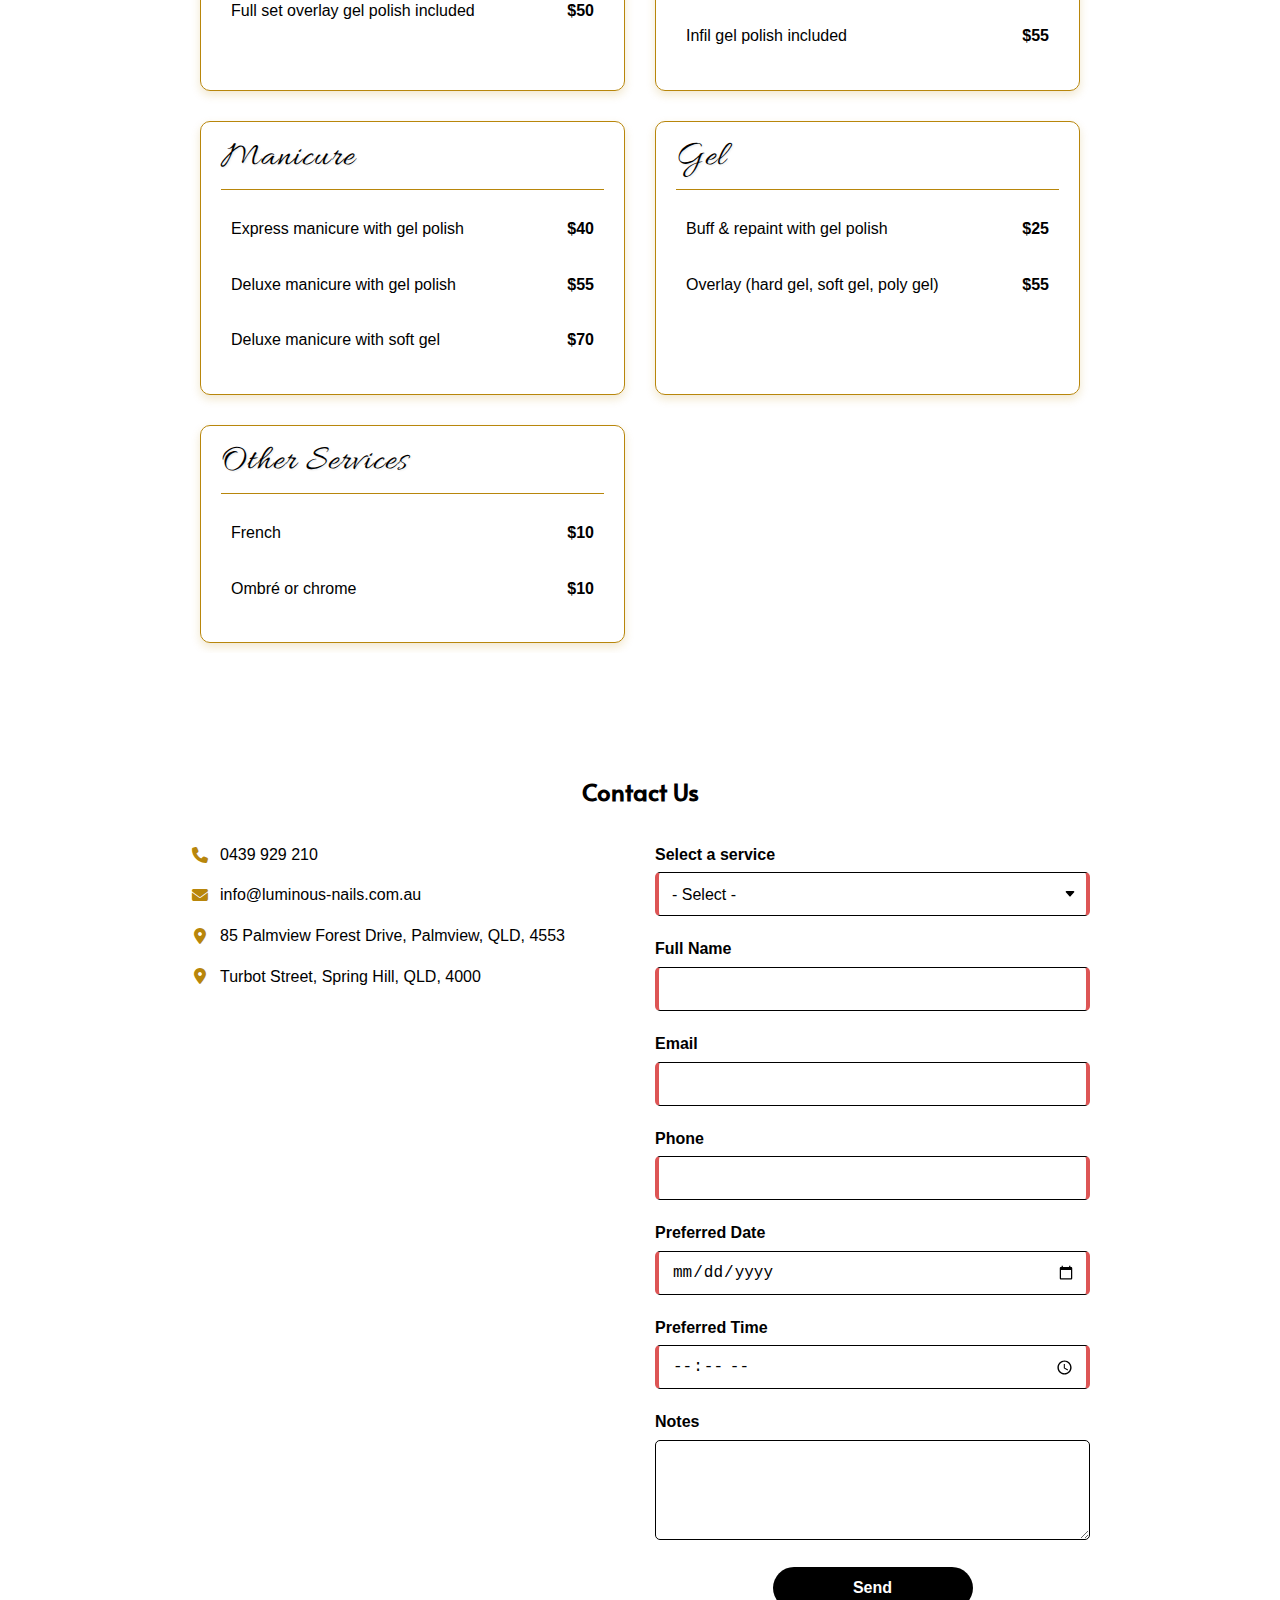
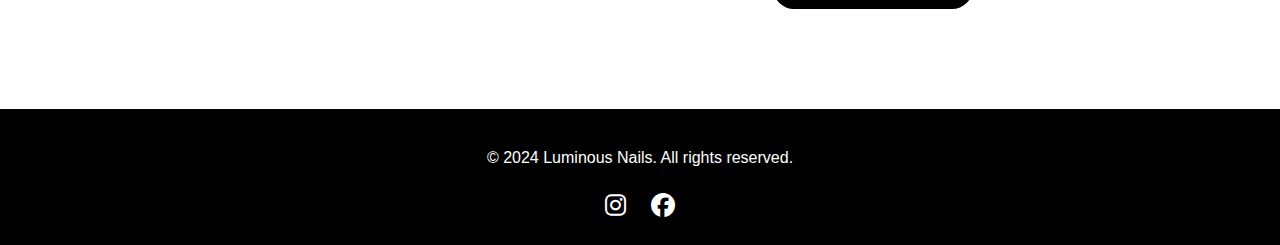
==== commit 44e51a17: "Update price list" ====
--- a/index.html
+++ b/index.html
@@ -95,7 +95,7 @@
             <ul class="service-list">
               <li class="service-item">
                 <span class="service-name">Full set gel polish included</span>
-                <span class="service-price">$55</span>
+                <span class="service-price">$60</span>
               </li>
               <li class="service-item">
                 <span class="service-name">Infill gel polish included</span>
@@ -137,13 +137,13 @@
                 <span class="service-name"
                   >Express manicure with gel polish</span
                 >
-                <span class="service-price">$35</span>
+                <span class="service-price">$40</span>
               </li>
               <li class="service-item">
                 <span class="service-name"
                   >Deluxe manicure with gel polish</span
                 >
-                <span class="service-price">$49</span>
+                <span class="service-price">$55</span>
               </li>
               <li class="service-item">
                 <span class="service-name">Deluxe manicure with soft gel</span>
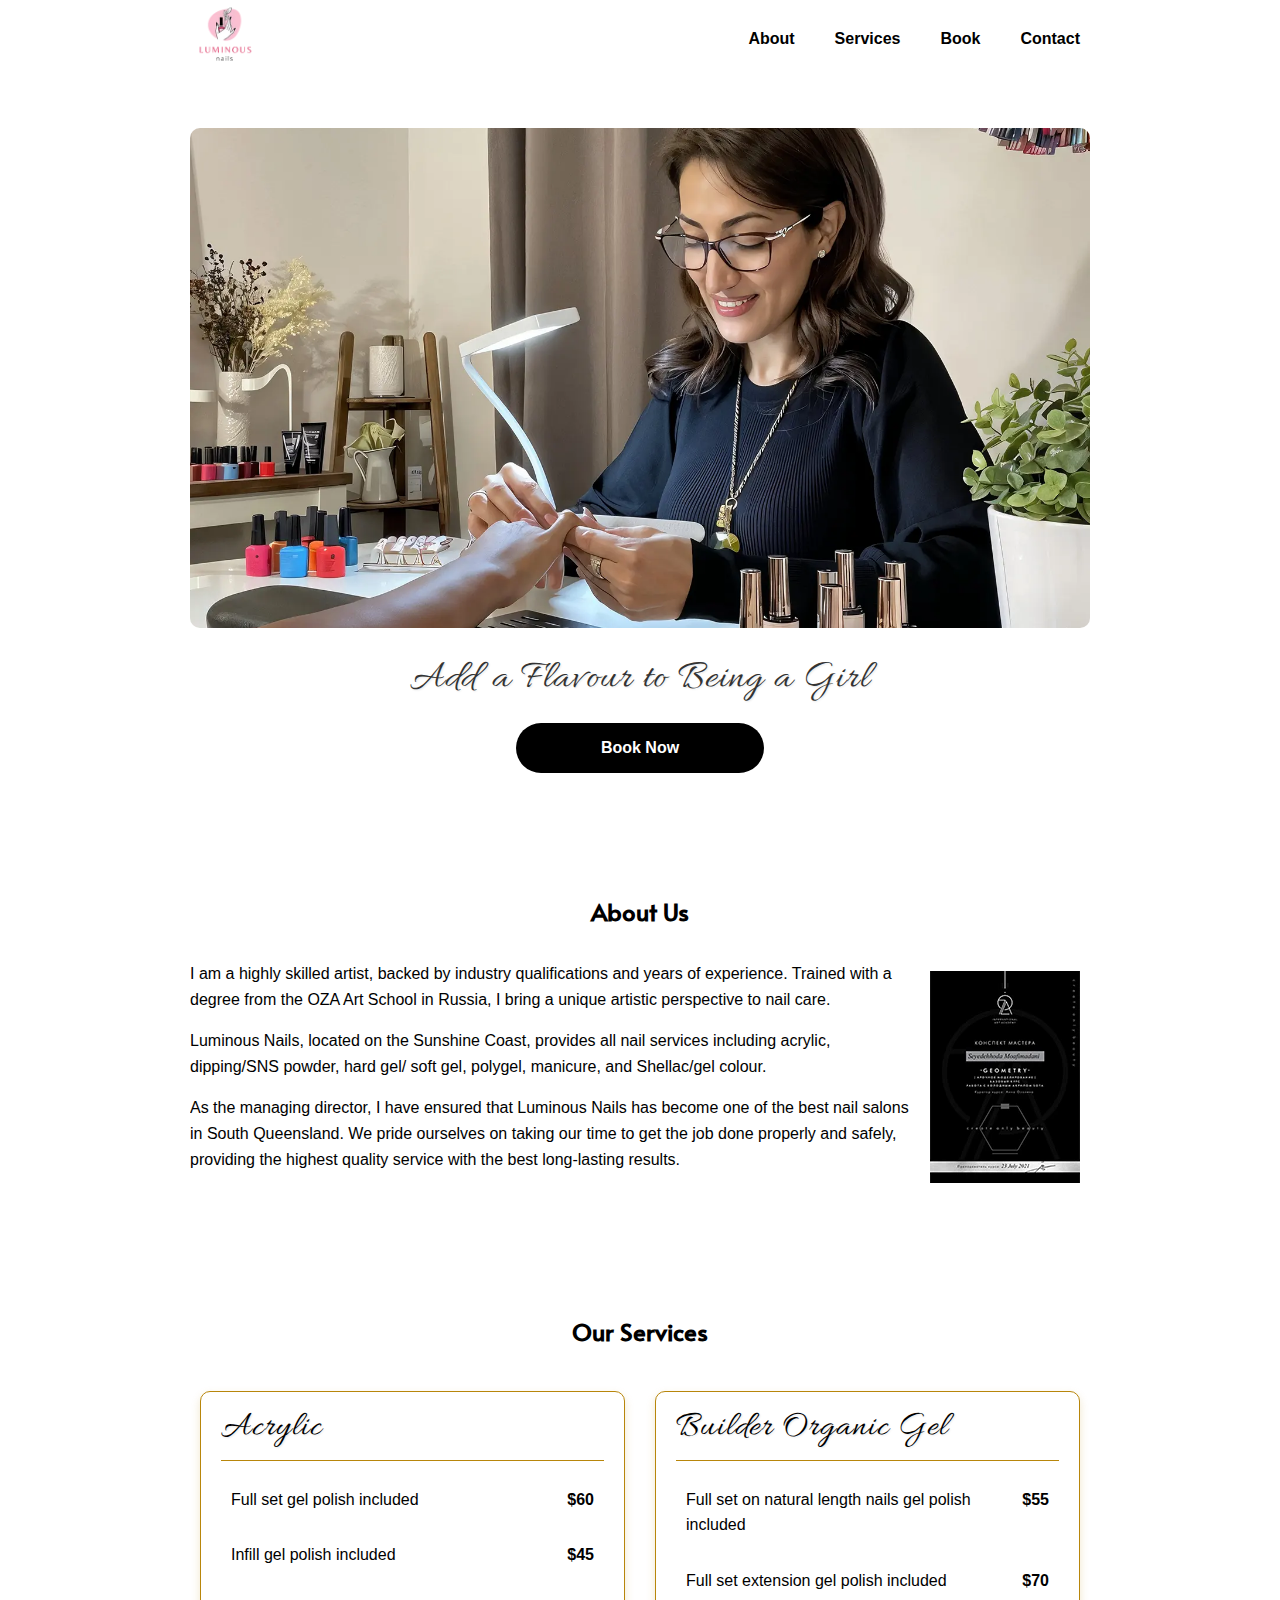
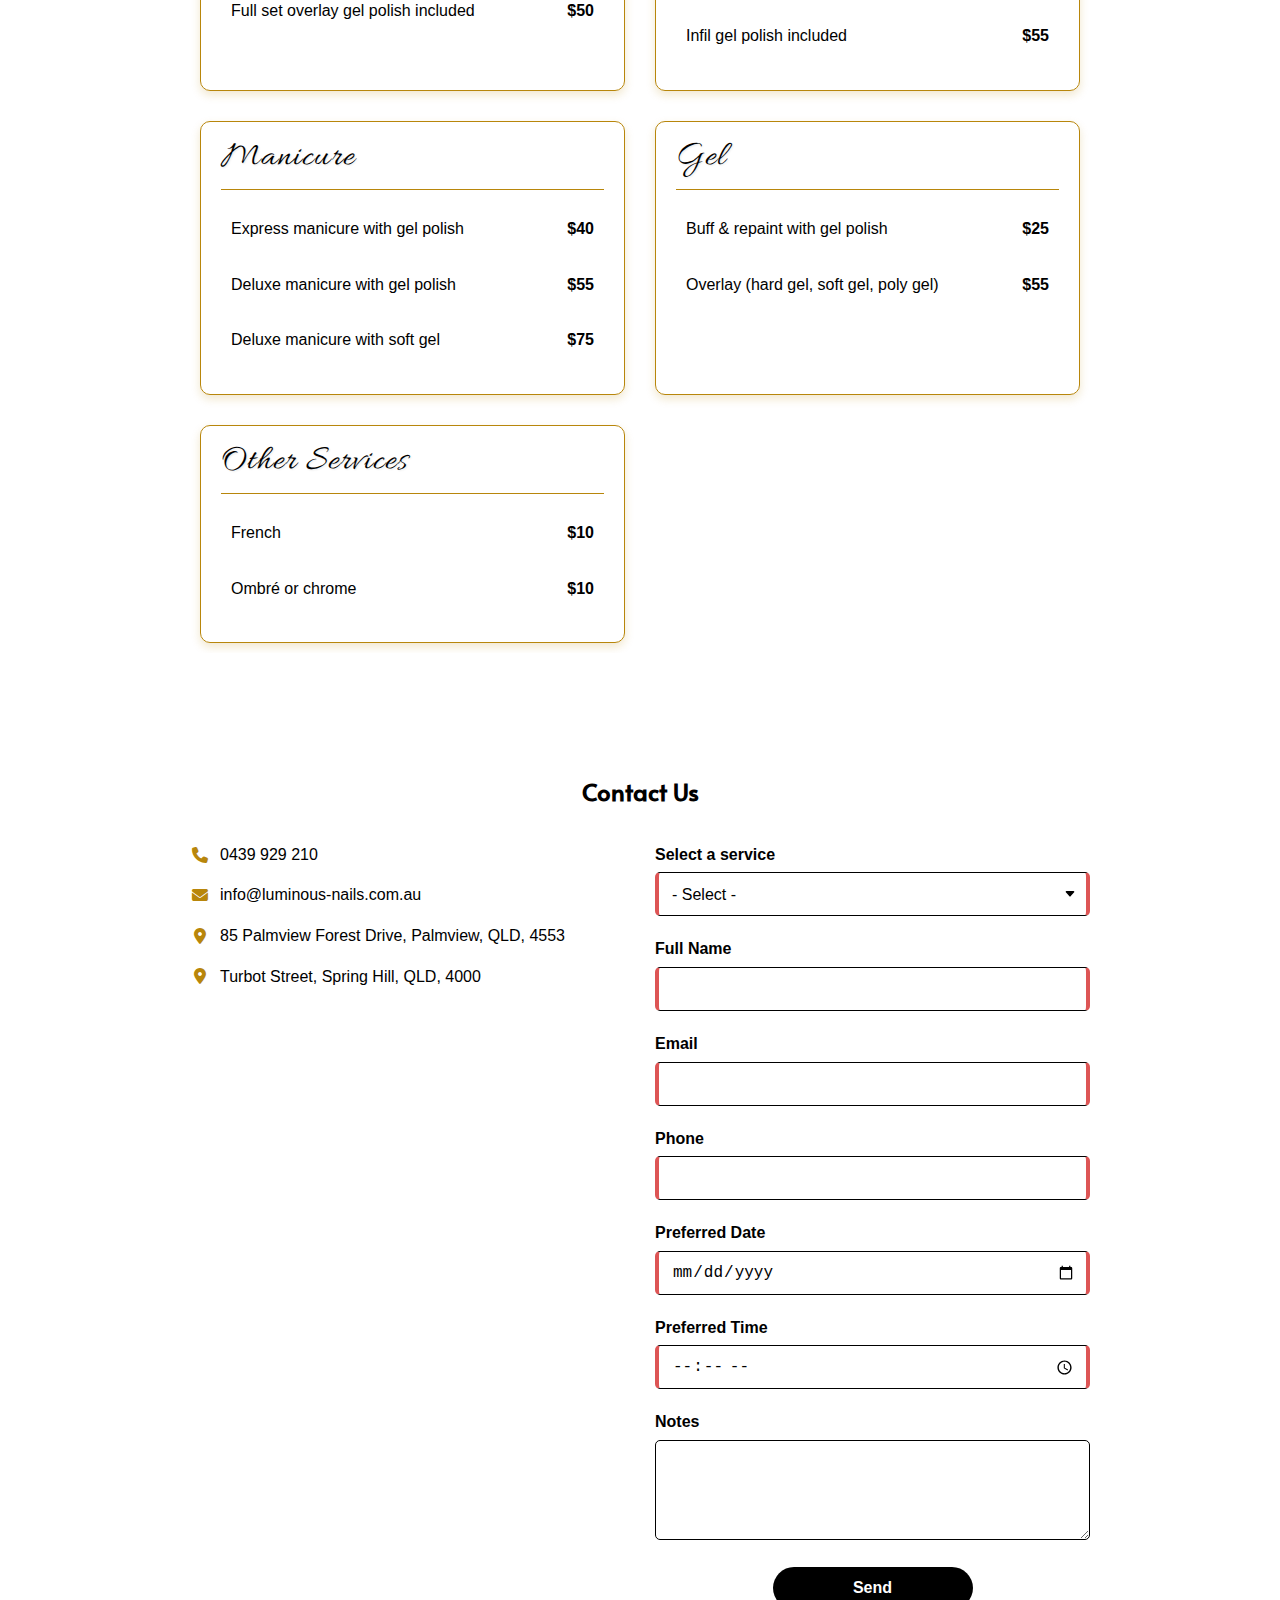
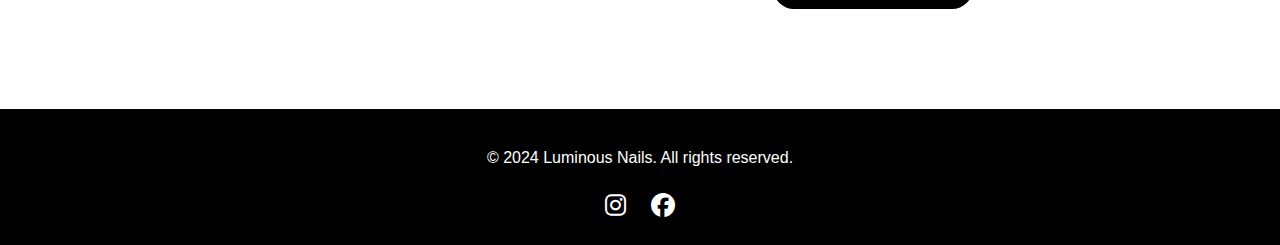
==== commit b7574cbd: "Update Builder been deluxe manicure to $75" ====
--- a/index.html
+++ b/index.html
@@ -147,7 +147,7 @@
               </li>
               <li class="service-item">
                 <span class="service-name">Deluxe manicure with soft gel</span>
-                <span class="service-price">$70</span>
+                <span class="service-price">$75</span>
               </li>
             </ul>
           </div>
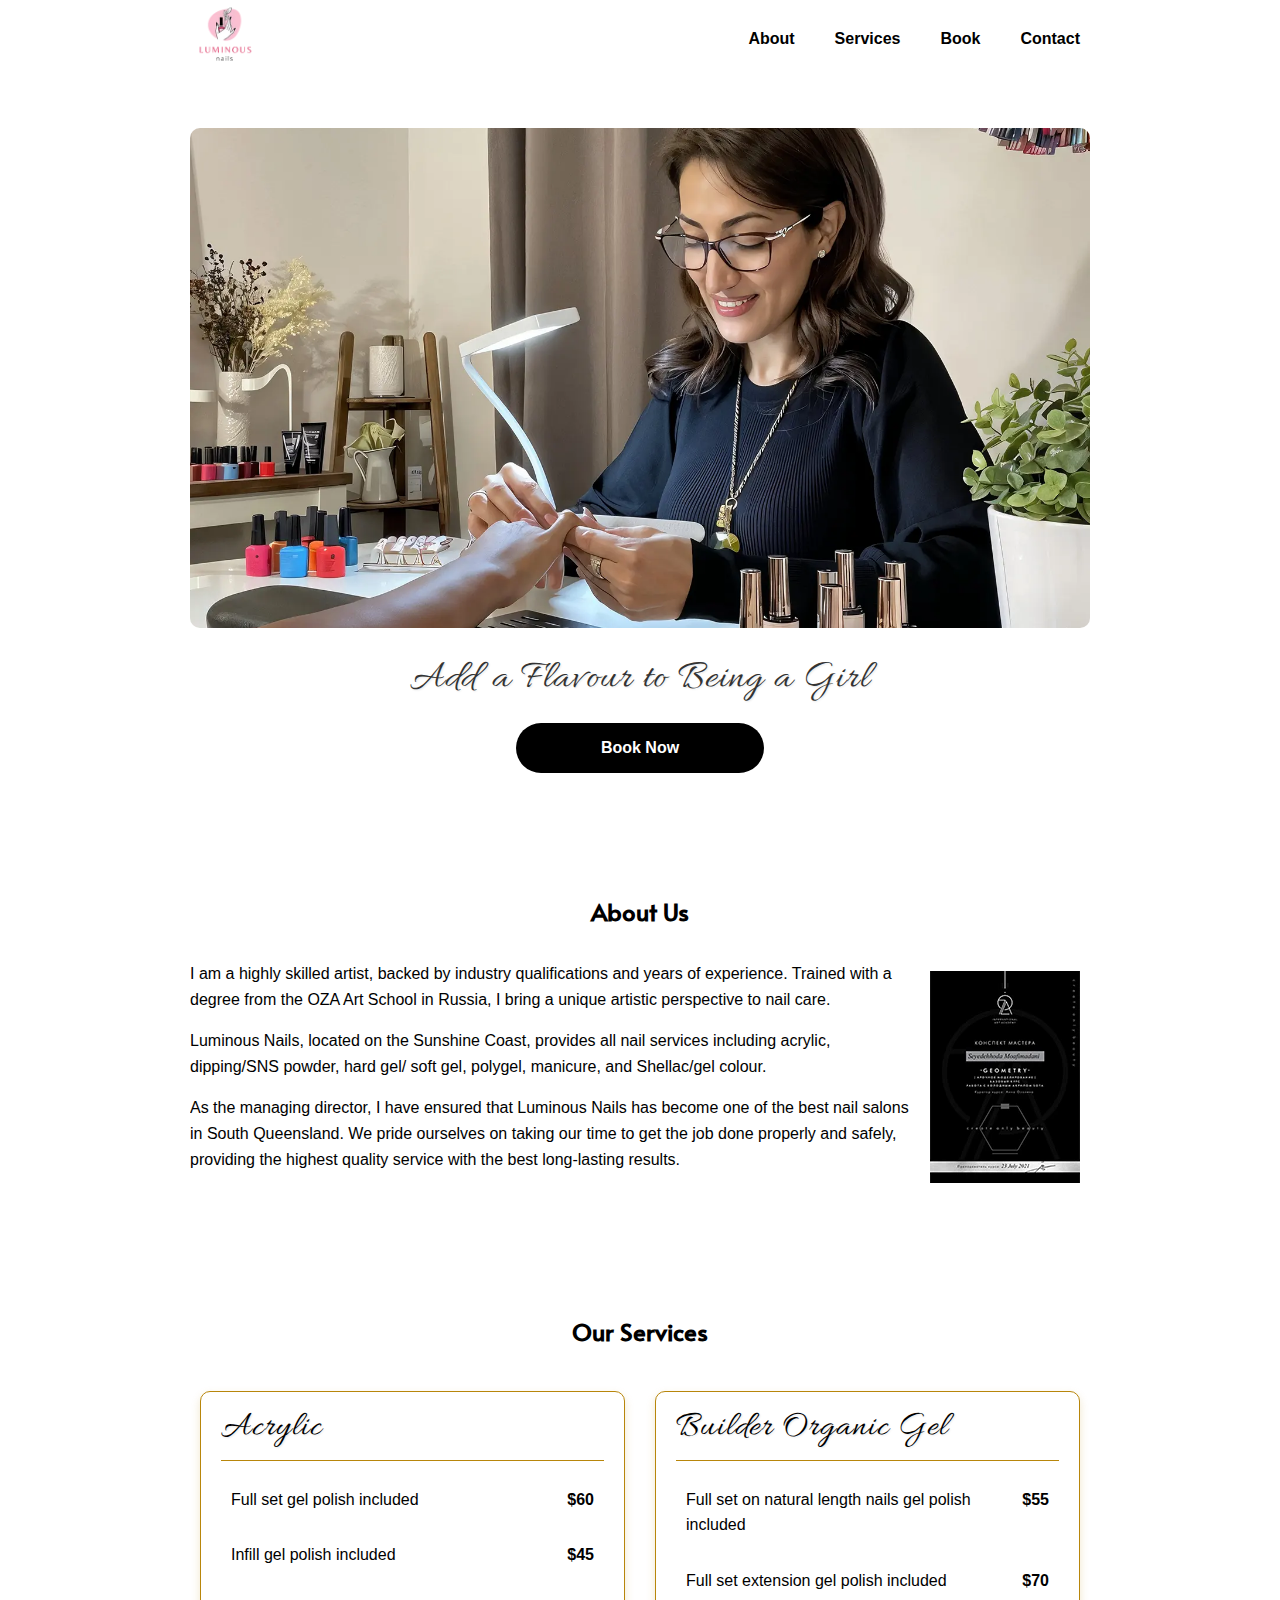
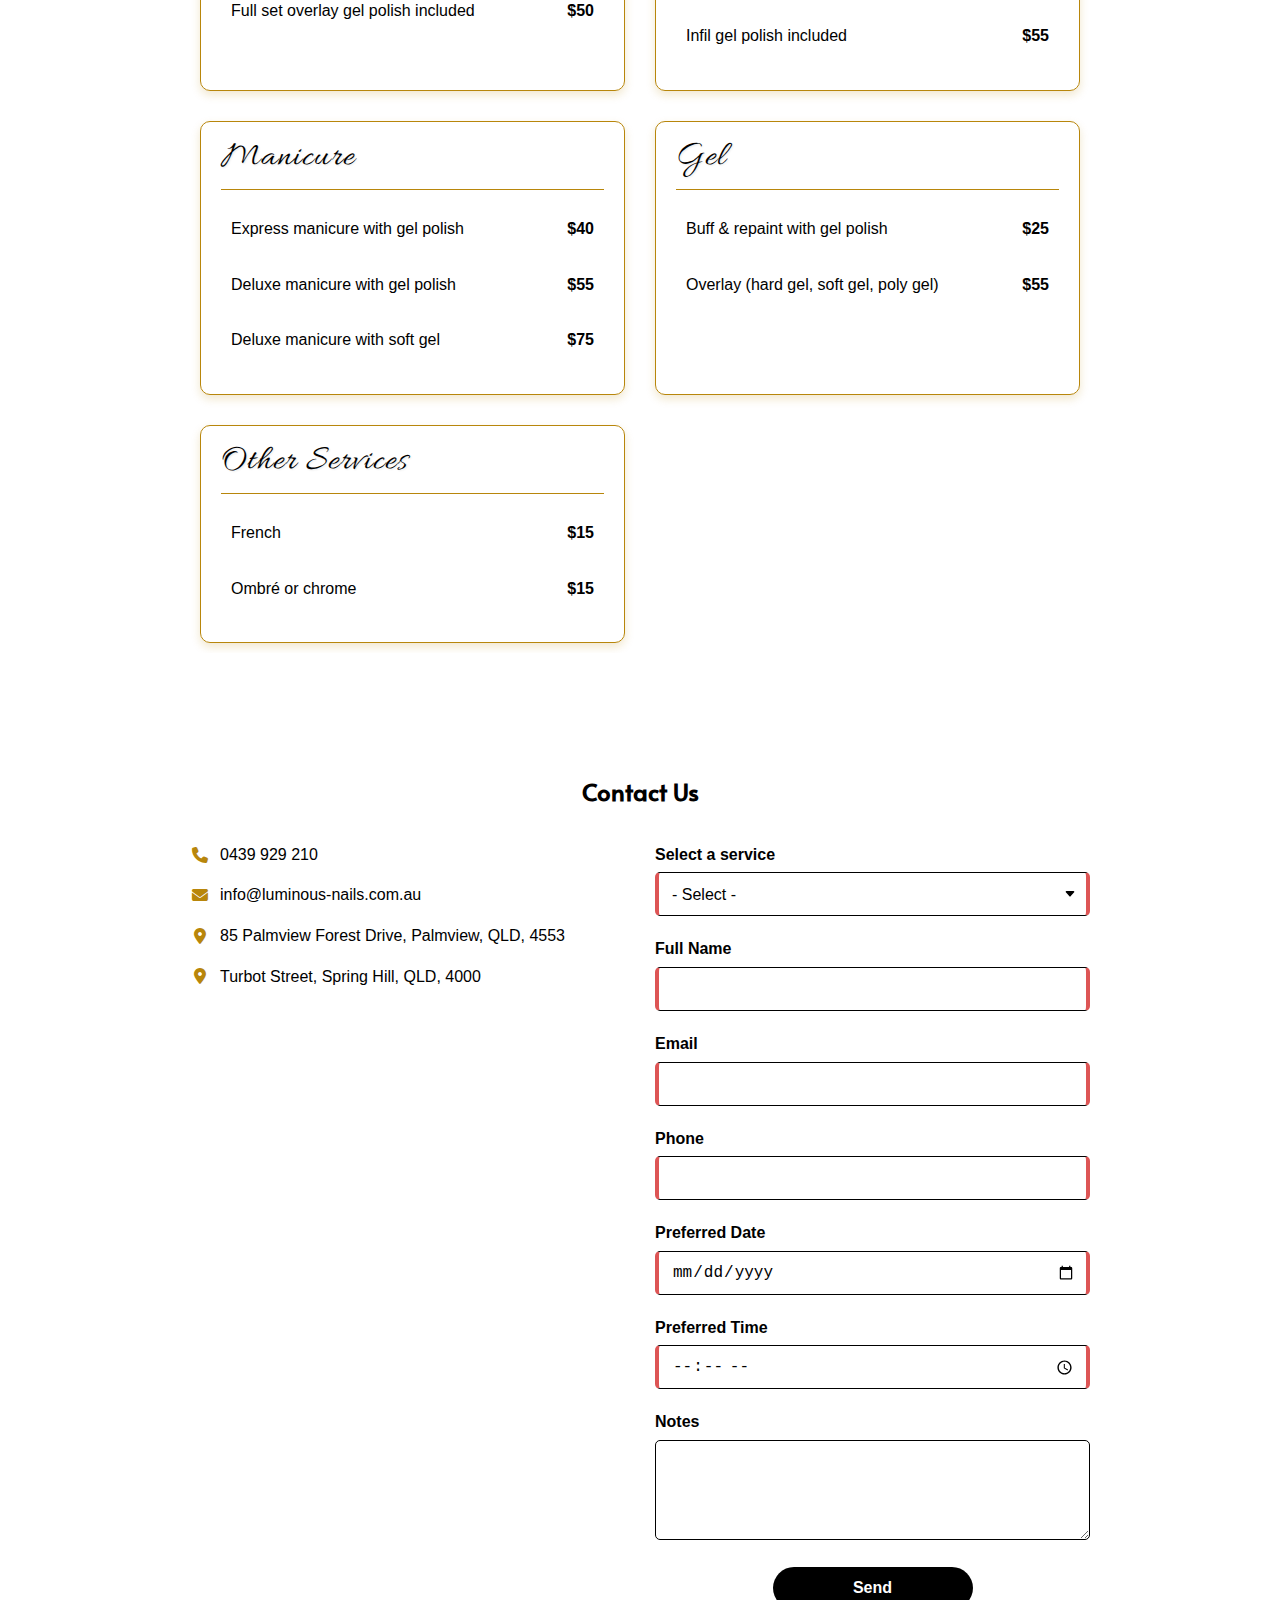
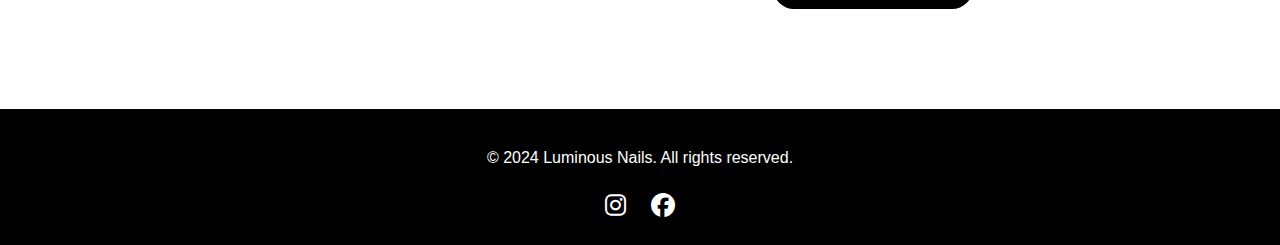
==== commit 06012073: "Update French and Ombre to $15" ====
--- a/index.html
+++ b/index.html
@@ -171,11 +171,11 @@
             <ul class="service-list">
               <li class="service-item">
                 <span class="service-name">French</span>
-                <span class="service-price">$10</span>
+                <span class="service-price">$15</span>
               </li>
               <li class="service-item">
                 <span class="service-name">Ombré or chrome</span>
-                <span class="service-price">$10</span>
+                <span class="service-price">$15</span>
               </li>
             </ul>
           </div>
